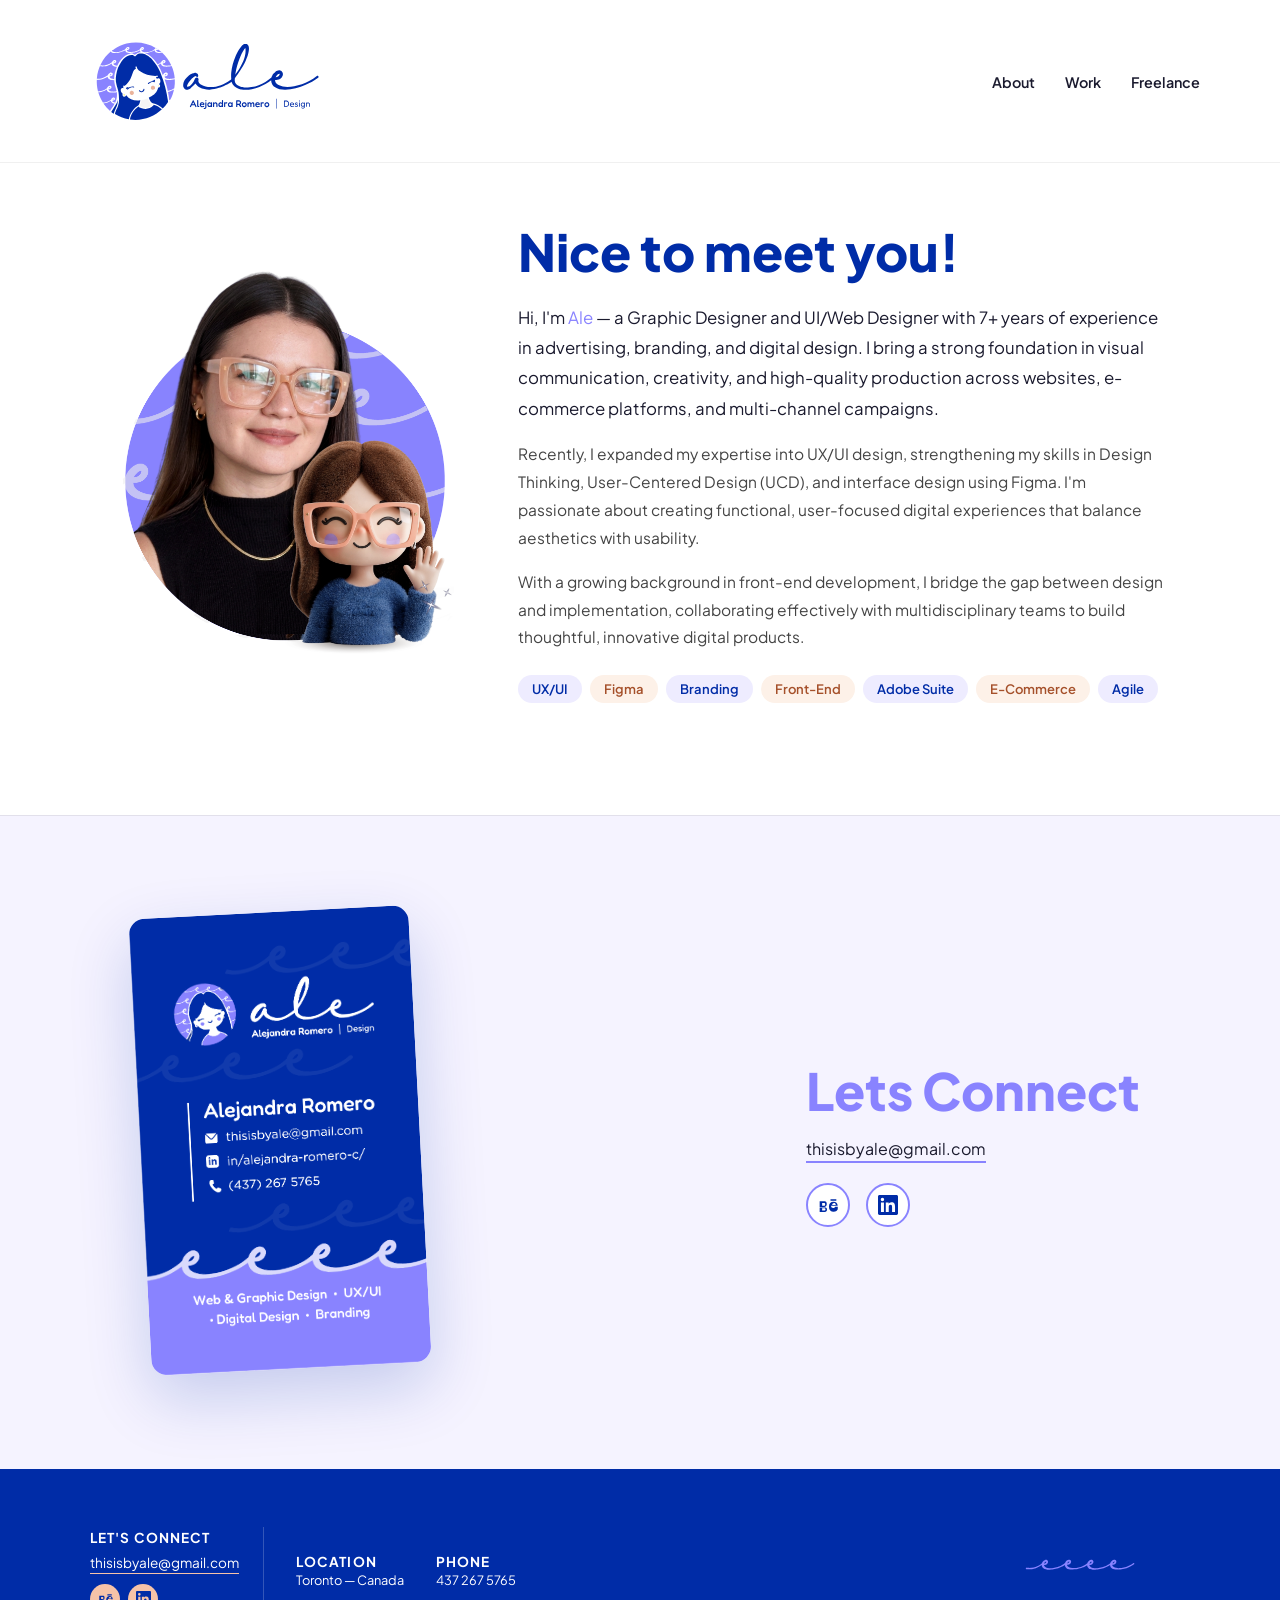
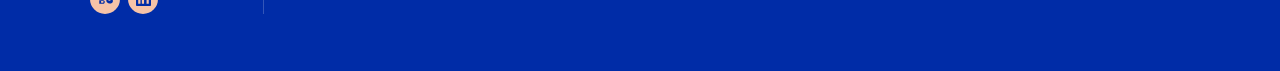
==== about.html @ 4f0a7f85 "Update site: hero, about page, footer, mobile fixes" ====
<!DOCTYPE html>
<html lang="en">
<head>
  <meta charset="UTF-8" />
  <meta name="viewport" content="width=device-width, initial-scale=1.0" />
  <title>About — Ale</title>
  <link rel="stylesheet" href="style.css" />
  <link href="https://fonts.googleapis.com/css2?family=Plus+Jakarta+Sans:wght@400;500;600;700;800&display=swap" rel="stylesheet" />
</head>
<body>

  <!-- NAV -->
  <nav class="nav">
    <a href="index.html#home" class="nav-brand">
      <img src="assets/ale-logo.svg" alt="ale" class="nav-logo" />
    </a>
    <ul class="nav-links">
      <li><a href="about.html" class="nav-link active">About</a></li>
      <li><a href="index.html#experience" class="nav-link">Work</a></li>
      <li><a href="index.html#branding" class="nav-link">Freelance</a></li>
    </ul>
    <button class="hamburger" aria-label="Menu">
      <span></span><span></span><span></span>
    </button>
  </nav>

  <main class="about-main" id="about">

    <!-- 1. INTRO: photo + info -->
    <section class="about-hero">
      <div class="about-hero-photo">
        <img src="assets/photo-ale.png" alt="Alejandra Romero" />
      </div>
      <div class="about-hero-text">
        <h1>Nice to meet you!</h1>
        <p class="about-lead">
          Hi, I'm <span class="text-purple">Ale</span> — a Graphic Designer and UI/Web Designer with 7+ years of
          experience in advertising, branding, and digital design. I bring a strong foundation in visual
          communication, creativity, and high-quality production across websites, e-commerce platforms, and
          multi-channel campaigns.
        </p>
        <p>
          Recently, I expanded my expertise into UX/UI design, strengthening my skills in Design Thinking,
          User-Centered Design (UCD), and interface design using Figma. I'm passionate about creating functional,
          user-focused digital experiences that balance aesthetics with usability.
        </p>
        <p>
          With a growing background in front-end development, I bridge the gap between design and implementation,
          collaborating effectively with multidisciplinary teams to build thoughtful, innovative digital products.
        </p>
        <div class="about-skills">
          <span class="tag">UX/UI</span>
          <span class="tag">Figma</span>
          <span class="tag">Branding</span>
          <span class="tag">Front-End</span>
          <span class="tag">Adobe Suite</span>
          <span class="tag">E-Commerce</span>
          <span class="tag">Agile</span>
        </div>
      </div>
    </section>

  </main>

  <!-- CONNECT BANNER -->
  <section class="connect-section" id="connect">
    <div class="connect-inner">
      <div class="connect-card-visual">
        <img src="assets/business_card.png" alt="Alejandra Romero — Business Card" class="connect-card-img" />
      </div>
      <div class="connect-text">
        <h2 class="connect-title">Lets Connect</h2>
        <a href="mailto:thisisbyale@gmail.com" class="connect-email">thisisbyale@gmail.com</a>
        <div class="connect-socials">
          <a href="https://www.behance.net/romeroalejandra" class="social-icon-link" target="_blank" rel="noopener noreferrer" aria-label="Behance">
            <svg xmlns="http://www.w3.org/2000/svg" viewBox="0 0 24 24" fill="currentColor" class="social-icon"><path d="M22 7h-7V5h7v2zm1.726 10c-.442 1.297-2.029 3-5.101 3-3.074 0-5.513-1.987-5.513-5.998 0-3.895 2.307-6.002 5.413-6.002 3.074 0 4.941 1.95 5.101 4.8h-7.979c.075 1.957 1.096 2.686 2.464 2.686 1.326 0 2.107-.636 2.432-1.486H23.726zM16.99 12h4.329c-.063-1.685-1.002-2.438-2.084-2.438-1.235 0-2.058.813-2.245 2.438zM7.63 7.47c.585 0 1.052.088 1.4.264.348.175.632.418.852.727.219.31.377.664.472 1.062.096.398.143.82.143 1.267 0 .604-.083 1.134-.249 1.589-.166.455-.407.838-.723 1.149a2.83 2.83 0 0 1-1.118.667c-.436.147-.929.22-1.48.22H2V7.47h5.63zm-.36 5.42c.386 0 .704-.125.954-.375.25-.25.375-.664.375-1.242 0-.577-.118-.995-.352-1.253-.235-.257-.58-.386-1.035-.386H4.97v3.256h2.3zM2 14.892h5.84c.576 0 1.055.073 1.437.22.382.147.682.344.9.592.22.247.374.53.464.85.09.319.135.65.135.993 0 .414-.057.8-.17 1.155a2.43 2.43 0 0 1-.52.918c-.237.265-.545.47-.925.617-.38.147-.832.22-1.357.22H2v-5.565zm2.97 3.77h2.555c.45 0 .793-.12 1.03-.36.237-.24.355-.582.355-1.025 0-.443-.121-.782-.362-1.016-.241-.234-.578-.351-1.01-.351H4.97v2.752z"/></svg>
          </a>
          <a href="https://www.linkedin.com/in/alejandra-romero-c" class="social-icon-link" target="_blank" rel="noopener noreferrer" aria-label="LinkedIn">
            <svg xmlns="http://www.w3.org/2000/svg" viewBox="0 0 24 24" fill="currentColor" class="social-icon"><path d="M20.447 20.452h-3.554v-5.569c0-1.328-.027-3.037-1.852-3.037-1.853 0-2.136 1.445-2.136 2.939v5.667H9.351V9h3.414v1.561h.046c.477-.9 1.637-1.85 3.37-1.85 3.601 0 4.267 2.37 4.267 5.455v6.286zM5.337 7.433a2.062 2.062 0 0 1-2.063-2.065 2.064 2.064 0 1 1 2.063 2.065zm1.782 13.019H3.555V9h3.564v11.452zM22.225 0H1.771C.792 0 0 .774 0 1.729v20.542C0 23.227.792 24 1.771 24h20.451C23.2 24 24 23.227 24 22.271V1.729C24 .774 23.2 0 22.222 0h.003z"/></svg>
          </a>
        </div>
      </div>
    </div>
  </section>

  <!-- FOOTER -->
  <footer class="footer">
    <div class="footer-inner">
      <div class="footer-col footer-connect">
        <p class="footer-label">LET'S CONNECT</p>
        <a href="mailto:thisisbyale@gmail.com" class="footer-email">thisisbyale@gmail.com</a>
        <div class="footer-socials">
          <a href="https://www.behance.net/romeroalejandra" class="footer-social-link" target="_blank" rel="noopener noreferrer" aria-label="Behance">
            <svg xmlns="http://www.w3.org/2000/svg" viewBox="0 0 24 24" fill="currentColor" class="footer-social-icon"><path d="M22 7h-7V5h7v2zm1.726 10c-.442 1.297-2.029 3-5.101 3-3.074 0-5.513-1.987-5.513-5.998 0-3.895 2.307-6.002 5.413-6.002 3.074 0 4.941 1.95 5.101 4.8h-7.979c.075 1.957 1.096 2.686 2.464 2.686 1.326 0 2.107-.636 2.432-1.486H23.726zM16.99 12h4.329c-.063-1.685-1.002-2.438-2.084-2.438-1.235 0-2.058.813-2.245 2.438zM7.63 7.47c.585 0 1.052.088 1.4.264.348.175.632.418.852.727.219.31.377.664.472 1.062.096.398.143.82.143 1.267 0 .604-.083 1.134-.249 1.589-.166.455-.407.838-.723 1.149a2.83 2.83 0 0 1-1.118.667c-.436.147-.929.22-1.48.22H2V7.47h5.63zm-.36 5.42c.386 0 .704-.125.954-.375.25-.25.375-.664.375-1.242 0-.577-.118-.995-.352-1.253-.235-.257-.58-.386-1.035-.386H4.97v3.256h2.3zM2 14.892h5.84c.576 0 1.055.073 1.437.22.382.147.682.344.9.592.22.247.374.53.464.85.09.319.135.65.135.993 0 .414-.057.8-.17 1.155a2.43 2.43 0 0 1-.52.918c-.237.265-.545.47-.925.617-.38.147-.832.22-1.357.22H2v-5.565zm2.97 3.77h2.555c.45 0 .793-.12 1.03-.36.237-.24.355-.582.355-1.025 0-.443-.121-.782-.362-1.016-.241-.234-.578-.351-1.01-.351H4.97v2.752z"/></svg>
          </a>
          <a href="https://www.linkedin.com/in/alejandra-romero-c" class="footer-social-link" target="_blank" rel="noopener noreferrer" aria-label="LinkedIn">
            <svg xmlns="http://www.w3.org/2000/svg" viewBox="0 0 24 24" fill="currentColor" class="footer-social-icon"><path d="M20.447 20.452h-3.554v-5.569c0-1.328-.027-3.037-1.852-3.037-1.853 0-2.136 1.445-2.136 2.939v5.667H9.351V9h3.414v1.561h.046c.477-.9 1.637-1.85 3.37-1.85 3.601 0 4.267 2.37 4.267 5.455v6.286zM5.337 7.433a2.062 2.062 0 0 1-2.063-2.065 2.064 2.064 0 1 1 2.063 2.065zm1.782 13.019H3.555V9h3.564v11.452zM22.225 0H1.771C.792 0 0 .774 0 1.729v20.542C0 23.227.792 24 1.771 24h20.451C23.2 24 24 23.227 24 22.271V1.729C24 .774 23.2 0 22.222 0h.003z"/></svg>
          </a>
        </div>
      </div>
      <div class="footer-col">
        <p class="footer-label">LOCATION</p>
        <p>Toronto — Canada</p>
      </div>
      <div class="footer-col">
        <p class="footer-label">PHONE</p>
        <p>437 267 5765</p>
      </div>
      <div class="footer-right">
        <img src="assets/ola-ale.svg" alt="" class="footer-wave-img" />
      </div>
    </div>
  </footer>

  <script src="script.js"></script>
</body>
</html>
---- style.css ----
/* ── Variables ── */
:root {
  --blue: #002ca7;
  --purple: #8983ff;
  /* Pink — new accent, used for warmer/personal touches (hero CTA, About
     page details, hover states) alongside the existing purple. */
  --pink: #f6c3a8;
  --pink-dark: #efab86;
  --pink-light: #fdf1e8;
  --lilac: #eeecff;
  --white: #ffffff;
  --light-bg: #f5f3ff;
  --text: #1a1a2e;
  --muted: #666;
  --radius: 16px;
  --font: 'Plus Jakarta Sans', sans-serif;
}

/* ── Reset ── */
*, *::before, *::after { box-sizing: border-box; margin: 0; padding: 0; }
html { scroll-behavior: smooth; }
body {
  font-family: var(--font);
  color: var(--text);
  background: var(--white);
  overflow-x: hidden;
}
a { text-decoration: none; color: inherit; }

/* ── NAV ── */
.nav {
  position: static;
  z-index: 100;
  display: flex;
  align-items: center;
  justify-content: space-between;
  padding: 16px 80px;
  background: rgba(255,255,255,0.95);
  backdrop-filter: blur(10px);
  border-bottom: 1px solid rgba(0,0,0,0.06);
}

.nav-brand { display: flex; align-items: center; }
.nav-logo { height: 130px; width: auto; }

.nav-links {
  display: flex;
  gap: 30px;
  list-style: none;
}

.nav-link {
  font-size: 0.9rem;
  font-weight: 600;
  color: var(--text);
  position: relative;
  padding-bottom: 2px;
  transition: color 0.2s;
}
.nav-link::after {
  content: '';
  position: absolute;
  bottom: -2px; left: 0;
  width: 0; height: 2px;
  background: var(--blue);
  transition: width 0.3s ease;
}
.nav-link:hover { color: var(--blue); }
.nav-link:hover::after,
.nav-link.active::after { width: 100%; }
.nav-link.active { color: var(--blue); }

.hamburger {
  display: none;
  flex-direction: column;
  gap: 5px;
  background: none;
  border: none;
  cursor: pointer;
  padding: 4px;
}
.hamburger span {
  display: block;
  width: 24px; height: 2px;
  background: var(--blue);
  border-radius: 2px;
}
.nav-links.nav-open {
  display: flex;
  flex-direction: column;
  position: fixed;
  top: 88px; left: 0; right: 0;
  background: white;
  padding: 24px 48px;
  gap: 20px;
  box-shadow: 0 8px 24px rgba(0,0,0,0.08);
  border-top: 1px solid rgba(0,0,0,0.06);
}

/* ── HERO ── */
.hero {
  display: grid;
  grid-template-columns: 1fr 1fr;
  align-items: center;
  padding: 40px 48px 20px;
  max-width: 1200px;
  margin: 0 auto;
  gap: 48px;
}

.hero-illo {
  display: flex;
  align-items: flex-end;
  justify-content: center;
}

.illo-img {
  width: 100%;
  max-width: 500px;
  height: auto;
  animation: illoFloat 6s ease-in-out infinite;
}

@keyframes illoFloat {
  0%, 100% { transform: translateY(0); }
  50%       { transform: translateY(-14px); }
}

.hero-content { 
  padding-left: 16px; 
}

.hero-title {
  font-weight: 800;
  line-height: 1.05;
  color: var(--blue);
  margin-bottom: 16px;
  display: flex;
  flex-direction: column;
}
.line-1 {
  font-size: clamp(2.4rem, 4vw, 3.8rem);
  display: block;
  transition: transform 0.4s ease;
}
.line-2 {
  font-size: clamp(3rem, 5.5vw, 5.2rem);
  display: block;
  transition: transform 0.4s ease;
}
.hero-title:hover .line-1 { transform: translateX(10px); }
.hero-title:hover .line-2 { transform: translateX(-6px); }

.hero-subtitle {
  font-size: 0.95rem;  
  color: var(--text);
  margin-bottom: 16px;
  line-height: 1.3;     
}

.hero-skills {
  font-size: 0.88rem;
  color: var(--blue);
  font-weight: 500;
  margin-bottom: 32px;
  line-height: 1.8;
}

.hero-cta {
  display: inline-block;
  background: var(--purple);
  color: white;
  padding: 13px 30px;
  border-radius: 99px;
  font-weight: 700;
  font-size: 0.9rem;
  transition: background 0.2s, transform 0.2s;
}
.hero-cta:hover {
  background: var(--blue);
  transform: translateY(-3px);
}

/* ── HERO (compact variant) ── */
.hero-compact {
  padding: 32px 48px 32px;
  gap: 40px;
}

.hero-compact .illo-img {
  max-width: 380px;
}

.text-blue { color: var(--blue); }
.text-purple { color: var(--purple); }

.hero-title-new {
  font-size: clamp(2.2rem, 4vw, 3.4rem);
  font-weight: 800;
  line-height: 1.1;
  color: var(--blue);
  margin-bottom: 16px;
}

.typewriter-cursor {
  display: inline-block;
  width: 3px;
  height: 0.9em;
  background: var(--blue);
  margin-left: 3px;
  vertical-align: text-bottom;
  animation: typewriter-blink 0.8s step-end infinite;
}

@keyframes typewriter-blink {
  50% { opacity: 0; }
}

.hero-subtitle-new {
  font-size: 1rem;
  color: var(--text);
  line-height: 1.5;
  max-width: 460px;
  margin-bottom: 16px;
}

/* Pink CTA — the primary use of the new accent color. Dark text on a
   warm background reads as more personal/inviting than the purple CTA,
   which stays reserved for "see my work" actions. */
.hero-cta-pink {
  background: var(--pink);
  color: var(--blue);
}
.hero-cta-pink:hover {
  background: var(--purple);
  color: var(--white);
  transform: translateY(-3px);
}

.scroll-hint {
  display: flex;
  align-items: center;
  gap: 8px;
  margin-top: 56px;
  font-size: 0.85rem;
  font-weight: 600;
  color: var(--muted);
  transition: color 0.2s;
}
.scroll-hint:hover { color: var(--purple); }

.scroll-hint-arrow {
  display: inline-block;
  animation: scrollBounce 1.6s ease-in-out infinite;
}

@keyframes scrollBounce {
  0%, 100% { transform: translateY(0); }
  50% { transform: translateY(6px); }
}

/* ── PROJECTS ── */
.projects-section {
  padding: 96px 48px;
  border-top: 1px solid rgba(0,0,0,0.08);
}

.section-eyebrow {
  font-size: 1rem;
  color: var(--blue);
  font-weight: 500;
  margin-bottom: 36px;
}

.projects-grid {
  display: grid;
  grid-template-columns: repeat(3, 1fr);
  gap: 40px;
  max-width: 1100px;
  margin: 0 auto;
}

.project-card {
  display: flex;
  flex-direction: column;
  gap: 14px;
  cursor: pointer;
  text-align: left;
}

.project-img {
  border-radius: var(--radius);
  overflow: hidden;
  aspect-ratio: 4/3;
  background: #ddd;
}

.project-img img {
  width: 100%;
  height: 100%;
  object-fit: cover;
  display: block;
  transition: transform 0.35s cubic-bezier(0.34, 1.56, 0.64, 1);
}

.project-card:hover .project-img img {
  transform: scale(1.05);
}

/* ── PROJECT HOVER OVERLAY ── */
.project-img,
.additional-img-link {
  position: relative;
}

.project-overlay {
  position: absolute;
  inset: 0;
  background: rgba(0, 20, 80, 0.75);
  display: flex;
  align-items: center;
  justify-content: center;
  opacity: 0;
  transition: opacity 0.3s ease;
  border-radius: var(--radius);
}

.project-overlay-text {
  color: white;
  font-size: 1.1rem;
  font-weight: 700;
  font-family: var(--font);
  text-align: center;
  letter-spacing: 0.02em;
  text-shadow: 0 1px 6px rgba(0,0,0,0.18);
  padding: 0 16px;
}

.project-card:hover .project-overlay,
.additional-img-link:hover .project-overlay {
  opacity: 1;
}

.project-info { padding: 0 4px; }

.project-label {
  font-size: 0.95rem;
  color: var(--blue);
  font-weight: 600;
  margin-bottom: 6px;
}
.project-label strong { font-weight: 800; }

.project-desc {
  font-size: 0.83rem;
  color: var(--muted);
  line-height: 1.6;
}



/* ── CONNECT BANNER ── */
.connect-section {
  background: var(--light-bg);
  padding: 96px 48px;
  border-top: 1px solid rgba(0,0,0,0.08);
}

.connect-inner {
  max-width: 1000px;
  margin: 0 auto;
  display: flex;
  align-items: center;
  gap: 80px;
}

.connect-card-visual { flex: 1; }

.connect-card-img {
  object-fit: contain;
  background: transparent;
  width: 100%;
  max-width: 420px;
  border-radius: 16px;
  transform: rotate(-3deg);
  box-shadow: 0 20px 60px rgba(0,44,167,0.12);
  transition: transform 0.4s ease;
}
.connect-card-img:hover { transform: rotate(0deg) scale(1.02); }

.connect-text { flex-shrink: 0; }

.connect-title {
  font-size: clamp(2.5rem, 4vw, 3.5rem);
  color: var(--purple);
  margin-bottom: 16px;
  font-weight: 800;
}

.connect-email {
  font-size: 1rem;
  color: var(--text);
  border-bottom: 2px solid var(--purple);
  padding-bottom: 2px;
  transition: color 0.2s;
}
.connect-email:hover { color: var(--purple); }

/* ── SOCIAL ICONS ── */
.connect-socials {
  display: flex;
  gap: 16px;
  margin-top: 24px;
  align-items: center;
}

.social-icon-link {
  display: flex;
  align-items: center;
  justify-content: center;
  width: 44px;
  height: 44px;
  border-radius: 50%;
  background: var(--white);
  color: var(--blue);
  border: 2px solid var(--purple);
  transition: background 0.2s, color 0.2s, transform 0.2s;
}

.social-icon-link:hover {
  background: var(--purple);
  color: white;
  transform: translateY(-3px);
}

.social-icon {
  width: 20px;
  height: 20px;
}

/* ── SECTION HEADER (title + description, two-column editorial layout) ── */
.section-header {
  display: grid;
  grid-template-columns: minmax(220px, 0.85fr) minmax(280px, 1.15fr);
  gap: 48px;
  align-items: start;
  text-align: left;
  max-width: 1100px;
  margin: 0 auto 56px;
}

.section-header .section-title {
  margin: 0;
  text-align: left;
}

.section-desc {
  font-size: 1.05rem;
  color: var(--text);
  line-height: 1.7;
  margin: 0;
}

@media (max-width: 900px) {
  .section-header {
    grid-template-columns: 1fr;
    gap: 16px;
  }
}

/* ── ADDITIONAL PROJECTS ── */
.additional-section {
  padding: 96px 48px;
  background: var(--white);
  text-align: center;
  border-top: 1px solid rgba(0,0,0,0.08);
}

.additional-grid {
  display: grid;
  grid-template-columns: repeat(3, 1fr);
  gap: 40px;
  max-width: 1100px;
  margin: 0 auto;
  text-align: left;
}

.additional-card {
  display: flex;
  flex-direction: column;
  gap: 20px;
  text-align: left;
}

.additional-img-link {
  display: block;
  position: relative;
  border-radius: var(--radius);
  overflow: hidden;
  aspect-ratio: 4/3;
}

.additional-img {
  width: 100%;
  height: 100%;
  object-fit: cover;
  display: block;
  transition: transform 0.35s ease;
}

.additional-img-link:hover .additional-img {
  transform: scale(1.04);
}

.additional-info {
  display: flex;
  flex-direction: column;
  gap: 8px;
}

.additional-title {
  font-size: 1.2rem;
  font-weight: 800;
  color: var(--blue);
}

.additional-year {
  font-size: 0.85rem;
  color: var(--muted);
  font-weight: 500;
}

.additional-desc {
  font-size: 0.88rem;
  color: #444;
  line-height: 1.7;
}

.additional-cta {
  display: inline-block;
  margin-top: 8px;
  background: var(--purple);
  color: white;
  padding: 10px 28px;
  border-radius: 99px;
  font-size: 0.82rem;
  font-weight: 700;
  letter-spacing: 0.06em;
  width: fit-content;
  transition: background 0.2s, transform 0.2s;
}
.additional-cta:hover {
  background: var(--blue);
  transform: translateY(-2px);
}

/* ── BRANDING ── */
.branding-section {
  padding: 96px 48px;
  text-align: center;
  border-top: 1px solid rgba(0,0,0,0.08);
}

.section-title {
  font-size: clamp(1.4rem, 2.2vw, 2rem);
  font-weight: 700;
  line-height: 1.25;
  color: var(--blue);
  margin-bottom: 40px;
}

.branding-grid {
  display: grid;
  grid-template-columns: repeat(5, 1fr);
  gap: 2px;
  max-width: 1100px;
  margin: 0 auto;
}

.branding-placeholder {
  background: var(--lilac);
  aspect-ratio: 1;
  display: flex;
  align-items: center;
  justify-content: center;
  font-size: 0.75rem;
  color: var(--muted);
  transition: background 0.2s;
}
.branding-placeholder:hover { background: white; }

.branding-item {
  background: var(--lilac);
  aspect-ratio: 1;
  display: flex;
  align-items: center;
  justify-content: center;
  padding: 20px;
  transition: background 0.2s;
}
.branding-item:hover { background: var(--light-bg); }
.branding-item img {
  width: 100%;
  height: 100%;
  object-fit: contain;
}

/* ── ABOUT PAGE ── */
/* Nav is static (not fixed) on this site, so no extra top clearance is
   needed here — .about-hero already carries its own top padding. */
.about-main { padding-top: 0; }

/* ---------- Hero: photo + info ---------- */
.about-hero {
  max-width: 1100px;
  margin: 0 auto;
  padding: 56px 24px 80px;
  display: grid;
  grid-template-columns: 340px 1fr;
  gap: 64px;
  align-items: start;
}

.about-hero-photo img {
  width: 100%;
  border-radius: var(--radius);
  display: block;
  mix-blend-mode: multiply;
}

.kicker {
  text-transform: uppercase;
  letter-spacing: 0.08em;
  font-size: 13px;
  font-weight: 700;
  color: var(--purple);
  margin-bottom: 8px;
}

.about-hero-text h1 {
  font-size: clamp(2.2rem, 4vw, 3.2rem);
  font-weight: 800;
  color: var(--blue);
  margin-bottom: 20px;
}

.about-hero-text p {
  font-size: 0.97rem;
  line-height: 1.8;
  color: #444;
  margin-bottom: 16px;
}

.about-lead {
  font-size: 1.05rem !important;
  color: var(--text) !important;
}

.about-skills {
  display: flex;
  flex-wrap: wrap;
  gap: 8px;
  margin: 24px 0 32px;
}

.about-skills .tag {
  background: var(--lilac);
  color: var(--blue);
  font-size: 13px;
  font-weight: 600;
  padding: 6px 14px;
  border-radius: 99px;
}

/* Alternate every other tag in pink — small detail that ties this page
   to the pink accent used in the Home hero CTA. */
.about-skills .tag:nth-child(even) {
  background: var(--pink-light);
  color: #a5502a;
}

/* On the About page, the CTA hovers to pink instead of blue — keeps the
   "personal" pages feeling warmer than the portfolio pages. */
.about-main .hero-cta:hover {
  background: var(--pink-dark);
  color: var(--blue);
}

@media (max-width: 700px) {
  .about-hero {
    grid-template-columns: 1fr;
    gap: 32px;
  }
  .about-hero-photo img { max-width: 260px; margin: 0 auto; }
}

/* ── FOOTER ── */
.footer {
  background: var(--blue);
  color: white;
  padding: 24px 48px; /* ↓ antes 40px */
}

.footer-inner {
  max-width: 1100px;
  margin: 0 auto;
  display: flex;
  align-items: center;
  gap: 32px; /* ↓ antes 60px */
}

.footer-connect {
  display: flex;
  flex-direction: column;
  gap: 6px;
  padding-right: 24px;
  border-right: 1px solid rgba(255,255,255,0.2);
}

.footer-email {
  font-size: 0.85rem;
  color: white;
  border-bottom: 1px solid var(--pink);
  padding-bottom: 2px;
  width: fit-content;
  transition: color 0.2s, border-color 0.2s;
}
.footer-email:hover { color: var(--pink); border-color: var(--pink); }

.footer-socials {
  display: flex;
  gap: 8px;
  margin-top: 4px;
}

.footer-social-link {
  display: flex;
  align-items: center;
  justify-content: center;
  width: 30px;
  height: 30px;
  border-radius: 50%;
  background: var(--pink);
  color: var(--blue);
  transition: background 0.2s, transform 0.2s;
}
.footer-social-link:hover { background: white; transform: translateY(-2px); }

.footer-social-icon {
  width: 15px;
  height: 15px;
}

.footer-label {
  font-size: 0.65rem; /* ↓ antes 0.72rem */
  font-weight: 700;
  letter-spacing: 0.08em;
  margin-bottom: 2px; /* ↓ menos espacio */
}

.footer-col p {
  font-size: 0.85rem; /* ↓ general */
  margin: 2px 0; /* ↓ reduce espacio vertical */
}

.footer-col p:last-child { 
  font-size: 0.8rem; /* ↓ antes 0.92rem */
}

.footer-right { 
  margin-left: auto; 
  width: 220px; /* ↓ antes 300px */
}

.footer-wave-img { 
  width: 100%; 
  max-height: 150px; /* ↓ controla altura visual */
  object-fit: contain;
}

/* ── RESPONSIVE ── */
@media (max-width: 900px) {
  .nav { padding: 12px 24px; }
  .nav-logo { height: 64px; }
  .nav-links { display: none; }
  .hamburger { display: flex; }

  .hero {
    grid-template-columns: 1fr;
    text-align: center;
    padding: 32px 24px 40px;
    gap: 32px;
  }
  .hero-illo { justify-content: center; }
  .illo-img,
  .hero-compact .illo-img { max-width: 260px; }
  .hero-content { padding-left: 0; }
  .hero-subtitle-new { margin-left: auto; margin-right: auto; }
  .scroll-hint { justify-content: center; }

  .projects-grid { grid-template-columns: repeat(2, 1fr); }
  .additional-grid { grid-template-columns: 1fr; gap: 48px; }
  .branding-grid { grid-template-columns: repeat(3, 1fr); }
  .connect-inner { flex-direction: column; gap: 40px; text-align: center; }

  .projects-section,
  .connect-section,
  .additional-section,
  .branding-section { padding: 48px 24px; }

  .footer-inner { flex-direction: column; align-items: flex-start; gap: 24px; }
  .footer-right { margin-left: 0; }
  .footer-connect { border-right: none; padding-right: 0; }
}

@media (max-width: 600px) {
  .projects-grid { grid-template-columns: 1fr; }
  .branding-grid { grid-template-columns: repeat(2, 1fr); }
  .footer { padding: 32px 24px; }
}

/* ── Business card override ── */
.connect-card-img {
  border-radius: 16px !important;
  max-width: 280px !important;
  transform: rotate(-3deg) !important;
  box-shadow: 0 24px 64px rgba(0,44,167,0.2) !important;
}
.connect-card-img:hover {
  transform: rotate(0deg) scale(1.02) !important;
}
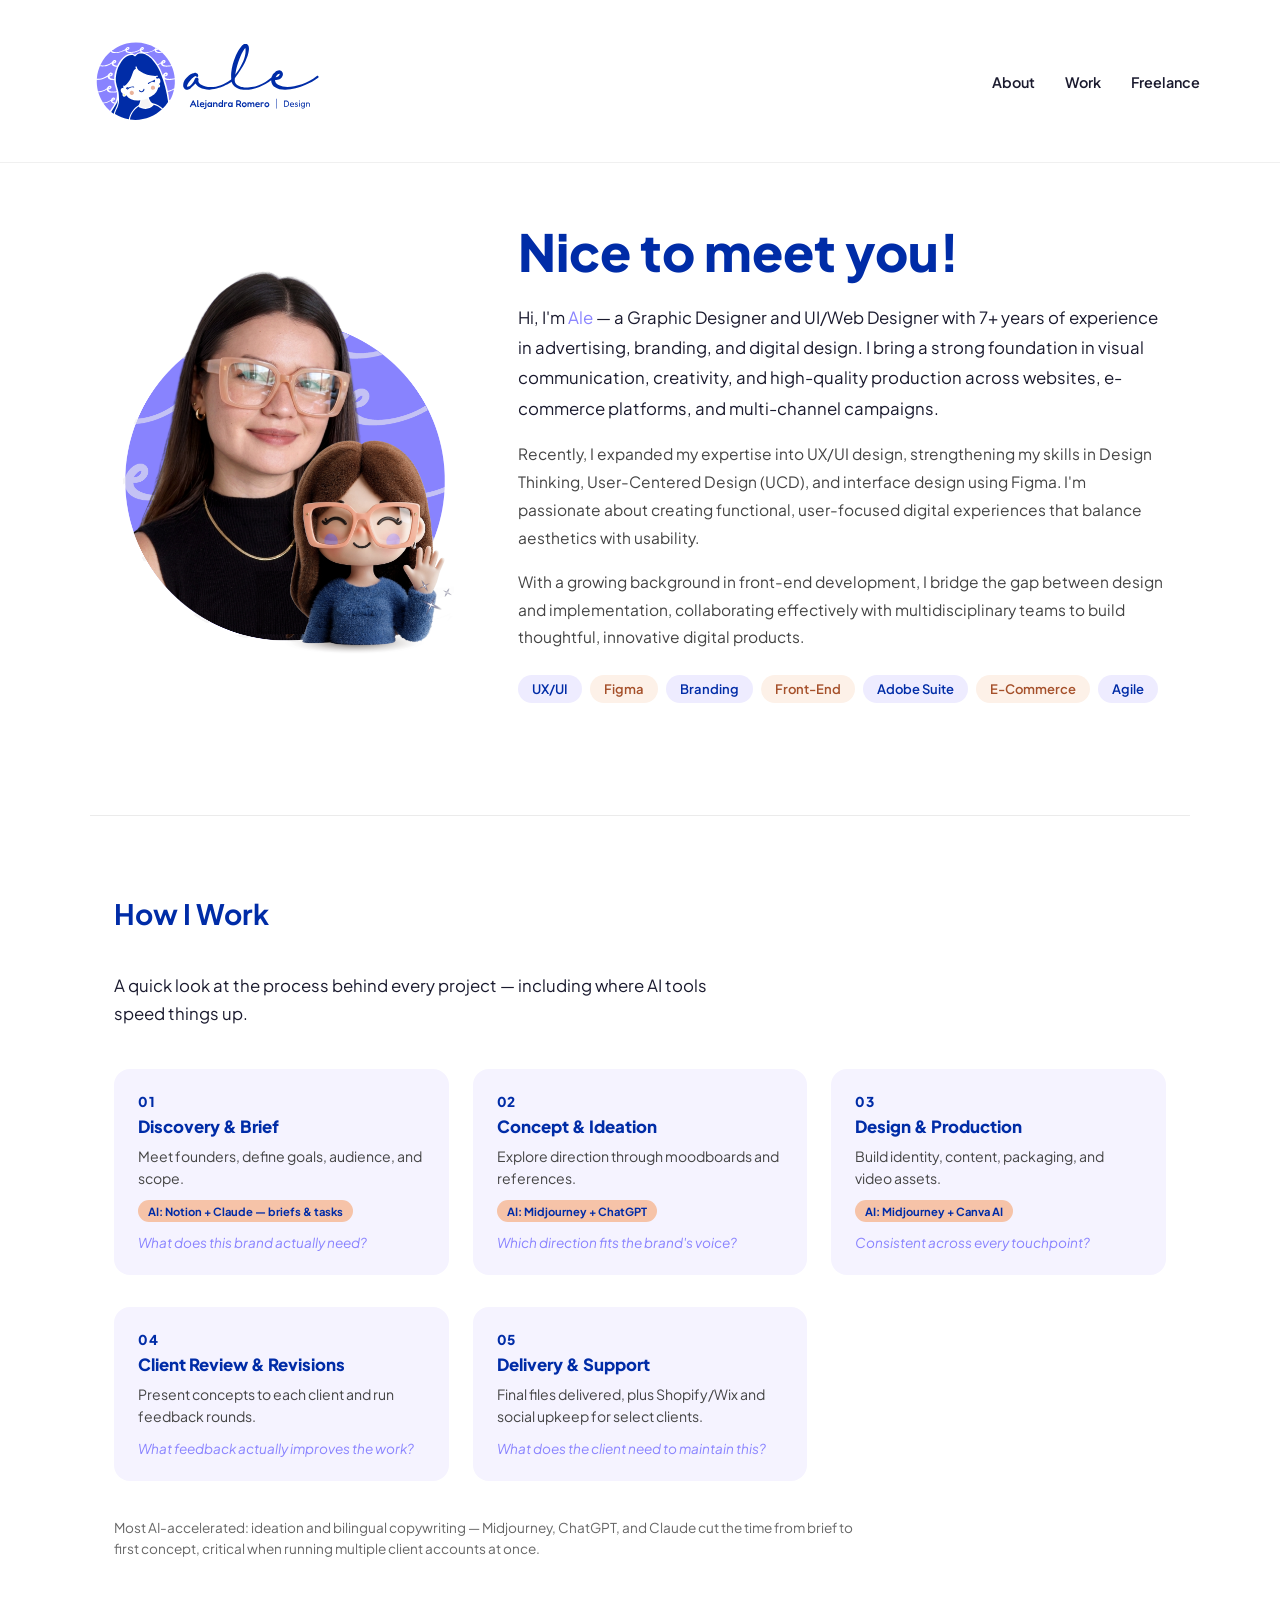
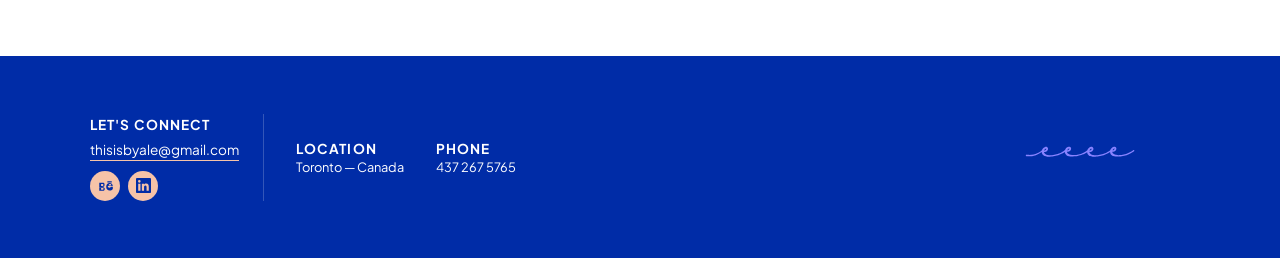
==== commit aaa3dfe0: "Replace redundant Connect section with How I Work process" ====
--- a/about.html
+++ b/about.html
@@ -62,25 +62,46 @@
 
   </main>
 
-  <!-- CONNECT BANNER -->
-  <section class="connect-section" id="connect">
-    <div class="connect-inner">
-      <div class="connect-card-visual">
-        <img src="assets/business_card.png" alt="Alejandra Romero — Business Card" class="connect-card-img" />
+  <!-- MY PROCESS -->
+  <section class="process-section">
+    <h2 class="section-title">How I Work</h2>
+    <p class="section-desc process-desc">A quick look at the process behind every project — including where AI tools speed things up.</p>
+    <div class="process-grid">
+      <div class="process-step">
+        <span class="process-number">01</span>
+        <h3 class="process-title">Discovery &amp; Brief</h3>
+        <p class="process-text">Meet founders, define goals, audience, and scope.</p>
+        <span class="process-ai">AI: Notion + Claude — briefs &amp; tasks</span>
+        <p class="process-question">What does this brand actually need?</p>
       </div>
-      <div class="connect-text">
-        <h2 class="connect-title">Lets Connect</h2>
-        <a href="mailto:thisisbyale@gmail.com" class="connect-email">thisisbyale@gmail.com</a>
-        <div class="connect-socials">
-          <a href="https://www.behance.net/romeroalejandra" class="social-icon-link" target="_blank" rel="noopener noreferrer" aria-label="Behance">
-            <svg xmlns="http://www.w3.org/2000/svg" viewBox="0 0 24 24" fill="currentColor" class="social-icon"><path d="M22 7h-7V5h7v2zm1.726 10c-.442 1.297-2.029 3-5.101 3-3.074 0-5.513-1.987-5.513-5.998 0-3.895 2.307-6.002 5.413-6.002 3.074 0 4.941 1.95 5.101 4.8h-7.979c.075 1.957 1.096 2.686 2.464 2.686 1.326 0 2.107-.636 2.432-1.486H23.726zM16.99 12h4.329c-.063-1.685-1.002-2.438-2.084-2.438-1.235 0-2.058.813-2.245 2.438zM7.63 7.47c.585 0 1.052.088 1.4.264.348.175.632.418.852.727.219.31.377.664.472 1.062.096.398.143.82.143 1.267 0 .604-.083 1.134-.249 1.589-.166.455-.407.838-.723 1.149a2.83 2.83 0 0 1-1.118.667c-.436.147-.929.22-1.48.22H2V7.47h5.63zm-.36 5.42c.386 0 .704-.125.954-.375.25-.25.375-.664.375-1.242 0-.577-.118-.995-.352-1.253-.235-.257-.58-.386-1.035-.386H4.97v3.256h2.3zM2 14.892h5.84c.576 0 1.055.073 1.437.22.382.147.682.344.9.592.22.247.374.53.464.85.09.319.135.65.135.993 0 .414-.057.8-.17 1.155a2.43 2.43 0 0 1-.52.918c-.237.265-.545.47-.925.617-.38.147-.832.22-1.357.22H2v-5.565zm2.97 3.77h2.555c.45 0 .793-.12 1.03-.36.237-.24.355-.582.355-1.025 0-.443-.121-.782-.362-1.016-.241-.234-.578-.351-1.01-.351H4.97v2.752z"/></svg>
-          </a>
-          <a href="https://www.linkedin.com/in/alejandra-romero-c" class="social-icon-link" target="_blank" rel="noopener noreferrer" aria-label="LinkedIn">
-            <svg xmlns="http://www.w3.org/2000/svg" viewBox="0 0 24 24" fill="currentColor" class="social-icon"><path d="M20.447 20.452h-3.554v-5.569c0-1.328-.027-3.037-1.852-3.037-1.853 0-2.136 1.445-2.136 2.939v5.667H9.351V9h3.414v1.561h.046c.477-.9 1.637-1.85 3.37-1.85 3.601 0 4.267 2.37 4.267 5.455v6.286zM5.337 7.433a2.062 2.062 0 0 1-2.063-2.065 2.064 2.064 0 1 1 2.063 2.065zm1.782 13.019H3.555V9h3.564v11.452zM22.225 0H1.771C.792 0 0 .774 0 1.729v20.542C0 23.227.792 24 1.771 24h20.451C23.2 24 24 23.227 24 22.271V1.729C24 .774 23.2 0 22.222 0h.003z"/></svg>
-          </a>
-        </div>
+      <div class="process-step">
+        <span class="process-number">02</span>
+        <h3 class="process-title">Concept &amp; Ideation</h3>
+        <p class="process-text">Explore direction through moodboards and references.</p>
+        <span class="process-ai">AI: Midjourney + ChatGPT</span>
+        <p class="process-question">Which direction fits the brand's voice?</p>
+      </div>
+      <div class="process-step">
+        <span class="process-number">03</span>
+        <h3 class="process-title">Design &amp; Production</h3>
+        <p class="process-text">Build identity, content, packaging, and video assets.</p>
+        <span class="process-ai">AI: Midjourney + Canva AI</span>
+        <p class="process-question">Consistent across every touchpoint?</p>
+      </div>
+      <div class="process-step">
+        <span class="process-number">04</span>
+        <h3 class="process-title">Client Review &amp; Revisions</h3>
+        <p class="process-text">Present concepts to each client and run feedback rounds.</p>
+        <p class="process-question">What feedback actually improves the work?</p>
+      </div>
+      <div class="process-step">
+        <span class="process-number">05</span>
+        <h3 class="process-title">Delivery &amp; Support</h3>
+        <p class="process-text">Final files delivered, plus Shopify/Wix and social upkeep for select clients.</p>
+        <p class="process-question">What does the client need to maintain this?</p>
       </div>
     </div>
+    <p class="process-note">Most AI-accelerated: ideation and bilingual copywriting — Midjourney, ChatGPT, and Claude cut the time from brief to first concept, critical when running multiple client accounts at once.</p>
   </section>
 
   <!-- FOOTER -->
--- a/style.css
+++ b/style.css
@@ -24,6 +24,9 @@
   color: var(--text);
   background: var(--white);
   overflow-x: hidden;
+  /* Fixes a known iOS/WebKit bug where overflow-x:hidden on body can cause
+     later sections to visually bleed into earlier ones on mobile. */
+  position: relative;
 }
 a { text-decoration: none; color: inherit; }
 
@@ -89,7 +92,7 @@
   display: flex;
   flex-direction: column;
   position: fixed;
-  top: 88px; left: 0; right: 0;
+  top: 114px; left: 0; right: 0;
   background: white;
   padding: 24px 48px;
   gap: 20px;
@@ -265,6 +268,13 @@
   border-top: 1px solid rgba(0,0,0,0.08);
 }
 
+/* Swipe arrow hint for the mobile horizontal-scroll cards (Work
+   Experience, Projects) — hidden on desktop, shown and animated under
+   900px. */
+.swipe-arrow {
+  display: none;
+}
+
 .section-eyebrow {
   font-size: 1rem;
   color: var(--blue);
@@ -289,13 +299,19 @@
 }
 
 .project-img {
+  position: relative;
   border-radius: var(--radius);
   overflow: hidden;
-  aspect-ratio: 4/3;
+  /* padding-top percentage hack instead of aspect-ratio: avoids a WebKit
+     bug where grid row height computed from aspect-ratio children
+     collapses when the grid's last row is incomplete. */
+  padding-top: 75%; /* 4:3 */
   background: #ddd;
 }
 
 .project-img img {
+  position: absolute;
+  inset: 0;
   width: 100%;
   height: 100%;
   object-fit: cover;
@@ -359,85 +375,6 @@
 
 
 
-/* ── CONNECT BANNER ── */
-.connect-section {
-  background: var(--light-bg);
-  padding: 96px 48px;
-  border-top: 1px solid rgba(0,0,0,0.08);
-}
-
-.connect-inner {
-  max-width: 1000px;
-  margin: 0 auto;
-  display: flex;
-  align-items: center;
-  gap: 80px;
-}
-
-.connect-card-visual { flex: 1; }
-
-.connect-card-img {
-  object-fit: contain;
-  background: transparent;
-  width: 100%;
-  max-width: 420px;
-  border-radius: 16px;
-  transform: rotate(-3deg);
-  box-shadow: 0 20px 60px rgba(0,44,167,0.12);
-  transition: transform 0.4s ease;
-}
-.connect-card-img:hover { transform: rotate(0deg) scale(1.02); }
-
-.connect-text { flex-shrink: 0; }
-
-.connect-title {
-  font-size: clamp(2.5rem, 4vw, 3.5rem);
-  color: var(--purple);
-  margin-bottom: 16px;
-  font-weight: 800;
-}
-
-.connect-email {
-  font-size: 1rem;
-  color: var(--text);
-  border-bottom: 2px solid var(--purple);
-  padding-bottom: 2px;
-  transition: color 0.2s;
-}
-.connect-email:hover { color: var(--purple); }
-
-/* ── SOCIAL ICONS ── */
-.connect-socials {
-  display: flex;
-  gap: 16px;
-  margin-top: 24px;
-  align-items: center;
-}
-
-.social-icon-link {
-  display: flex;
-  align-items: center;
-  justify-content: center;
-  width: 44px;
-  height: 44px;
-  border-radius: 50%;
-  background: var(--white);
-  color: var(--blue);
-  border: 2px solid var(--purple);
-  transition: background 0.2s, color 0.2s, transform 0.2s;
-}
-
-.social-icon-link:hover {
-  background: var(--purple);
-  color: white;
-  transform: translateY(-3px);
-}
-
-.social-icon {
-  width: 20px;
-  height: 20px;
-}
-
 /* ── SECTION HEADER (title + description, two-column editorial layout) ── */
 .section-header {
   display: grid;
@@ -497,10 +434,12 @@
   position: relative;
   border-radius: var(--radius);
   overflow: hidden;
-  aspect-ratio: 4/3;
+  padding-top: 75%; /* 4:3, see .project-img note above */
 }
 
 .additional-img {
+  position: absolute;
+  inset: 0;
   width: 100%;
   height: 100%;
   object-fit: cover;
@@ -590,19 +529,24 @@
 .branding-placeholder:hover { background: white; }
 
 .branding-item {
+  position: relative;
   background: var(--lilac);
-  aspect-ratio: 1;
-  display: flex;
-  align-items: center;
-  justify-content: center;
-  padding: 20px;
+  /* padding-top percentage hack instead of aspect-ratio: avoids a WebKit
+     bug where grid row height computed from aspect-ratio children
+     collapses when the grid's last row is incomplete (our case: 10 items
+     don't evenly fill 3 columns on tablet/mobile). */
+  padding-top: 100%; /* 1:1 */
   transition: background 0.2s;
 }
 .branding-item:hover { background: var(--light-bg); }
 .branding-item img {
+  position: absolute;
+  inset: 0;
   width: 100%;
   height: 100%;
   object-fit: contain;
+  padding: 20px;
+  box-sizing: border-box;
 }
 
 /* ── ABOUT PAGE ── */
@@ -686,6 +630,89 @@
   color: var(--blue);
 }
 
+/* ---------- Process: How I Work ---------- */
+.process-section {
+  max-width: 1100px;
+  margin: 0 auto;
+  padding: 80px 24px 96px;
+  border-top: 1px solid rgba(0,0,0,0.08);
+}
+
+.process-desc {
+  max-width: 620px;
+  margin-bottom: 40px;
+}
+
+.process-grid {
+  display: grid;
+  grid-template-columns: repeat(3, 1fr);
+  gap: 32px 24px;
+}
+
+.process-step {
+  display: flex;
+  flex-direction: column;
+  gap: 6px;
+  background: var(--light-bg);
+  border-radius: var(--radius);
+  padding: 24px;
+}
+
+.process-number {
+  font-size: 0.85rem;
+  font-weight: 800;
+  color: var(--blue);
+  letter-spacing: 0.05em;
+}
+
+.process-title {
+  font-size: 1.05rem;
+  font-weight: 800;
+  color: var(--blue);
+  margin-bottom: 2px;
+}
+
+.process-text {
+  font-size: 0.88rem;
+  line-height: 1.6;
+  color: #444;
+}
+
+.process-ai {
+  display: inline-block;
+  width: fit-content;
+  background: var(--pink);
+  color: var(--blue);
+  font-size: 0.7rem;
+  font-weight: 700;
+  padding: 4px 10px;
+  border-radius: 99px;
+  margin-top: 4px;
+}
+
+.process-question {
+  font-size: 0.85rem;
+  font-style: italic;
+  color: var(--purple);
+  margin-top: 6px;
+}
+
+.process-note {
+  font-size: 0.85rem;
+  line-height: 1.6;
+  color: var(--muted);
+  max-width: 760px;
+  margin-top: 36px;
+}
+
+@media (max-width: 900px) {
+  .process-grid { grid-template-columns: repeat(2, 1fr); }
+}
+
+@media (max-width: 560px) {
+  .process-grid { grid-template-columns: 1fr; }
+}
+
 @media (max-width: 700px) {
   .about-hero {
     grid-template-columns: 1fr;
@@ -699,6 +726,8 @@
   background: var(--blue);
   color: white;
   padding: 24px 48px; /* ↓ antes 40px */
+  position: relative;
+  z-index: 1;
 }
 
 .footer-inner {
@@ -781,7 +810,7 @@
 /* ── RESPONSIVE ── */
 @media (max-width: 900px) {
   .nav { padding: 12px 24px; }
-  .nav-logo { height: 64px; }
+  .nav-logo { height: 90px; }
   .nav-links { display: none; }
   .hamburger { display: flex; }
 
@@ -798,13 +827,46 @@
   .hero-subtitle-new { margin-left: auto; margin-right: auto; }
   .scroll-hint { justify-content: center; }
 
-  .projects-grid { grid-template-columns: repeat(2, 1fr); }
-  .additional-grid { grid-template-columns: 1fr; gap: 48px; }
+  /* Work Experience + Projects: horizontal scroll on mobile instead of
+     stacking, with snap so cards land centered as you swipe. */
+  .projects-grid,
+  .additional-grid {
+    display: flex;
+    grid-template-columns: none;
+    overflow-x: auto;
+    scroll-snap-type: x mandatory;
+    -webkit-overflow-scrolling: touch;
+    gap: 20px;
+    padding-bottom: 4px;
+    scrollbar-width: none;
+  }
+  .projects-grid::-webkit-scrollbar,
+  .additional-grid::-webkit-scrollbar { display: none; }
+
+  .project-card,
+  .additional-card {
+    flex: 0 0 78%;
+    max-width: 320px;
+    scroll-snap-align: start;
+  }
+
+  .swipe-arrow {
+    display: block;
+    text-align: left;
+    font-size: 1.3rem;
+    font-weight: 700;
+    color: var(--purple);
+    margin-bottom: 12px;
+    animation: swipeArrowMove 1.4s ease-in-out infinite;
+  }
+  @keyframes swipeArrowMove {
+    0%, 100% { transform: translateX(0); opacity: 0.55; }
+    50% { transform: translateX(10px); opacity: 1; }
+  }
+
   .branding-grid { grid-template-columns: repeat(3, 1fr); }
-  .connect-inner { flex-direction: column; gap: 40px; text-align: center; }
 
   .projects-section,
-  .connect-section,
   .additional-section,
   .branding-section { padding: 48px 24px; }
 
@@ -814,18 +876,6 @@
 }
 
 @media (max-width: 600px) {
-  .projects-grid { grid-template-columns: 1fr; }
   .branding-grid { grid-template-columns: repeat(2, 1fr); }
   .footer { padding: 32px 24px; }
 }
-
-/* ── Business card override ── */
-.connect-card-img {
-  border-radius: 16px !important;
-  max-width: 280px !important;
-  transform: rotate(-3deg) !important;
-  box-shadow: 0 24px 64px rgba(0,44,167,0.2) !important;
-}
-.connect-card-img:hover {
-  transform: rotate(0deg) scale(1.02) !important;
-}
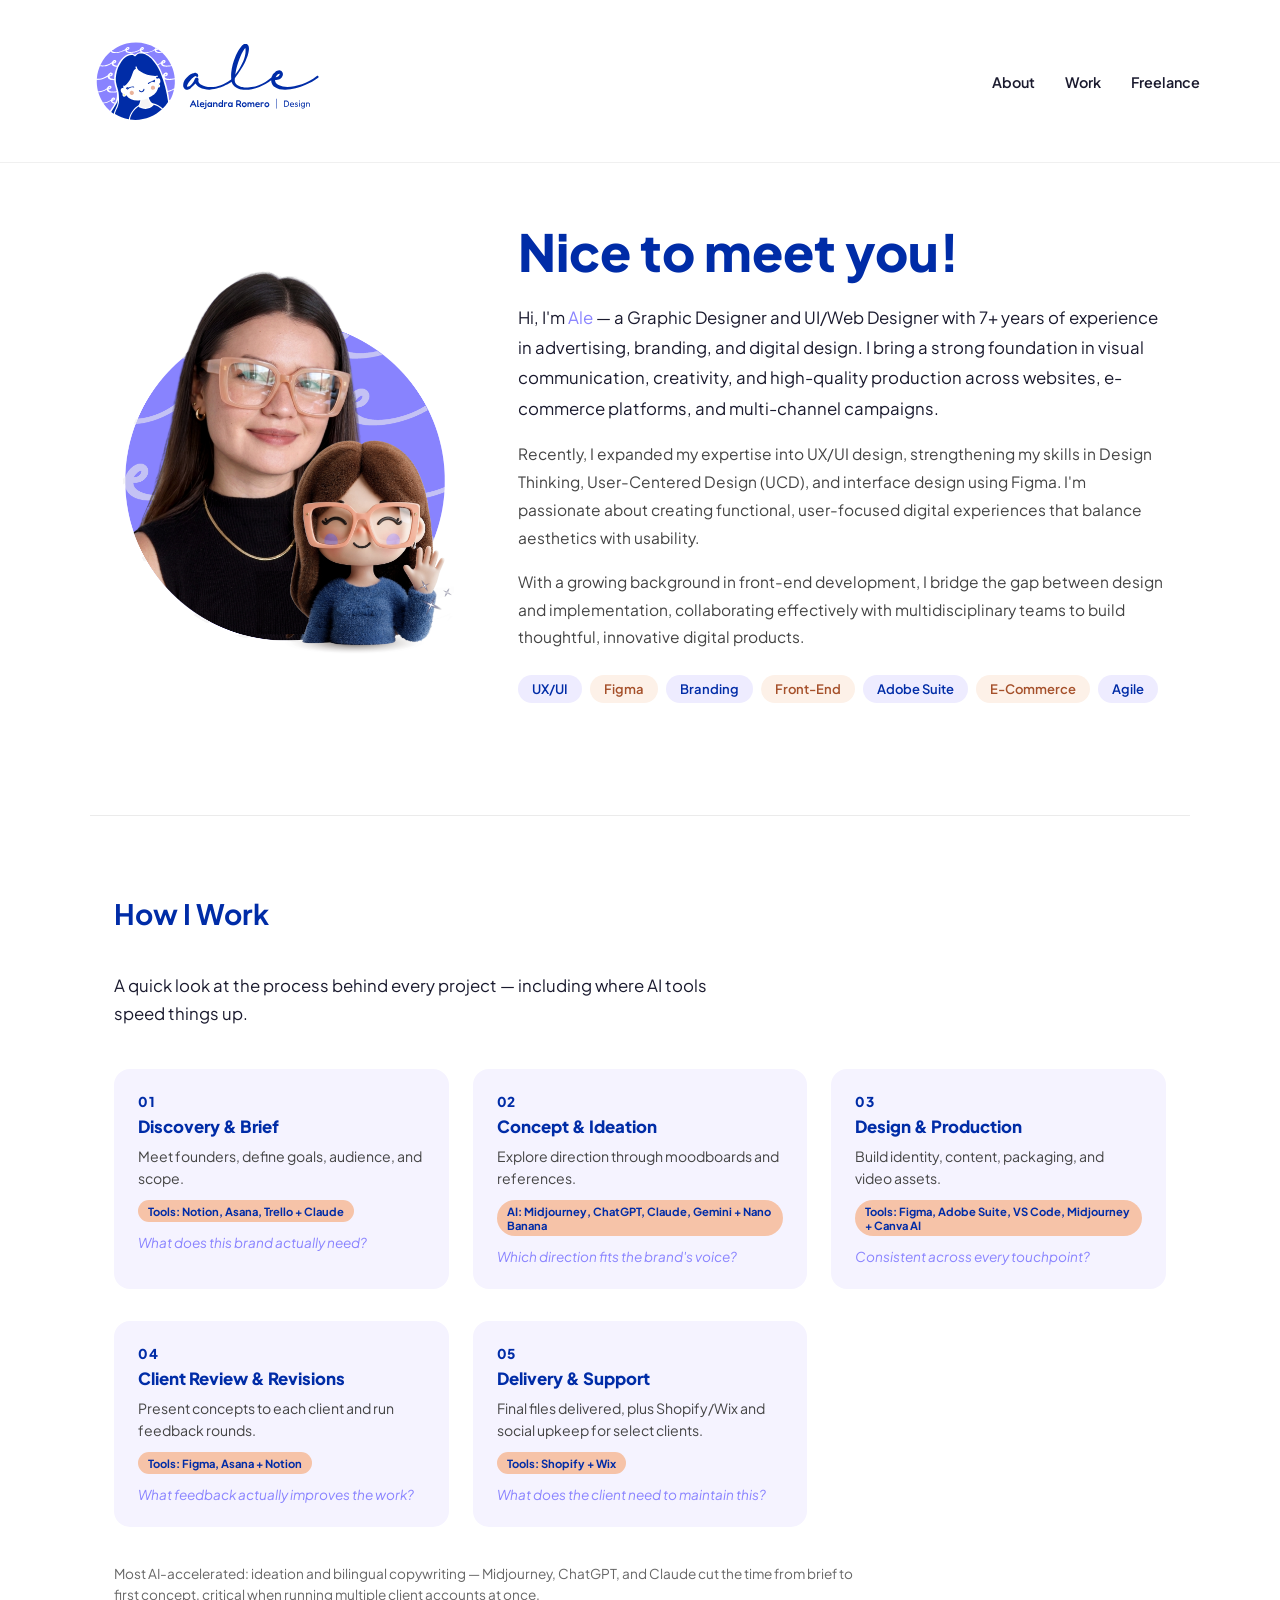
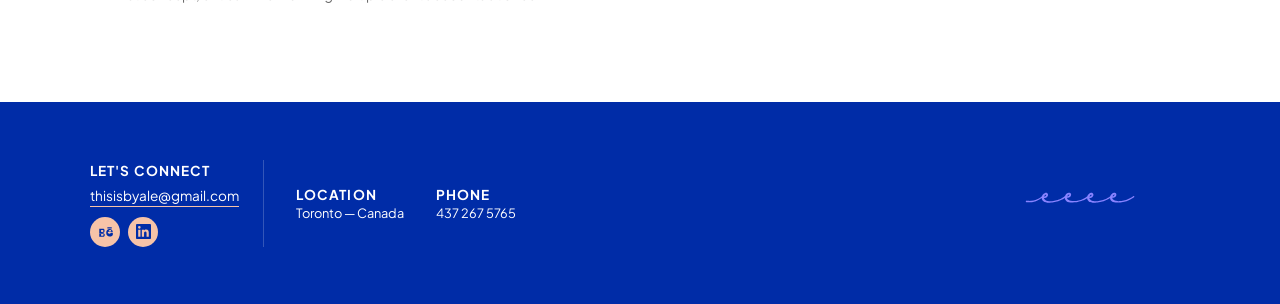
==== commit c3700f7d: "Expand tools across How I Work process steps" ====
--- a/about.html
+++ b/about.html
@@ -71,33 +71,35 @@
         <span class="process-number">01</span>
         <h3 class="process-title">Discovery &amp; Brief</h3>
         <p class="process-text">Meet founders, define goals, audience, and scope.</p>
-        <span class="process-ai">AI: Notion + Claude — briefs &amp; tasks</span>
+        <span class="process-ai">Tools: Notion, Asana, Trello + Claude</span>
         <p class="process-question">What does this brand actually need?</p>
       </div>
       <div class="process-step">
         <span class="process-number">02</span>
         <h3 class="process-title">Concept &amp; Ideation</h3>
         <p class="process-text">Explore direction through moodboards and references.</p>
-        <span class="process-ai">AI: Midjourney + ChatGPT</span>
+        <span class="process-ai">AI: Midjourney, ChatGPT, Claude, Gemini + Nano Banana</span>
         <p class="process-question">Which direction fits the brand's voice?</p>
       </div>
       <div class="process-step">
         <span class="process-number">03</span>
         <h3 class="process-title">Design &amp; Production</h3>
         <p class="process-text">Build identity, content, packaging, and video assets.</p>
-        <span class="process-ai">AI: Midjourney + Canva AI</span>
+        <span class="process-ai">Tools: Figma, Adobe Suite, VS Code, Midjourney + Canva AI</span>
         <p class="process-question">Consistent across every touchpoint?</p>
       </div>
       <div class="process-step">
         <span class="process-number">04</span>
         <h3 class="process-title">Client Review &amp; Revisions</h3>
         <p class="process-text">Present concepts to each client and run feedback rounds.</p>
+        <span class="process-ai">Tools: Figma, Asana + Notion</span>
         <p class="process-question">What feedback actually improves the work?</p>
       </div>
       <div class="process-step">
         <span class="process-number">05</span>
         <h3 class="process-title">Delivery &amp; Support</h3>
         <p class="process-text">Final files delivered, plus Shopify/Wix and social upkeep for select clients.</p>
+        <span class="process-ai">Tools: Shopify + Wix</span>
         <p class="process-question">What does the client need to maintain this?</p>
       </div>
     </div>
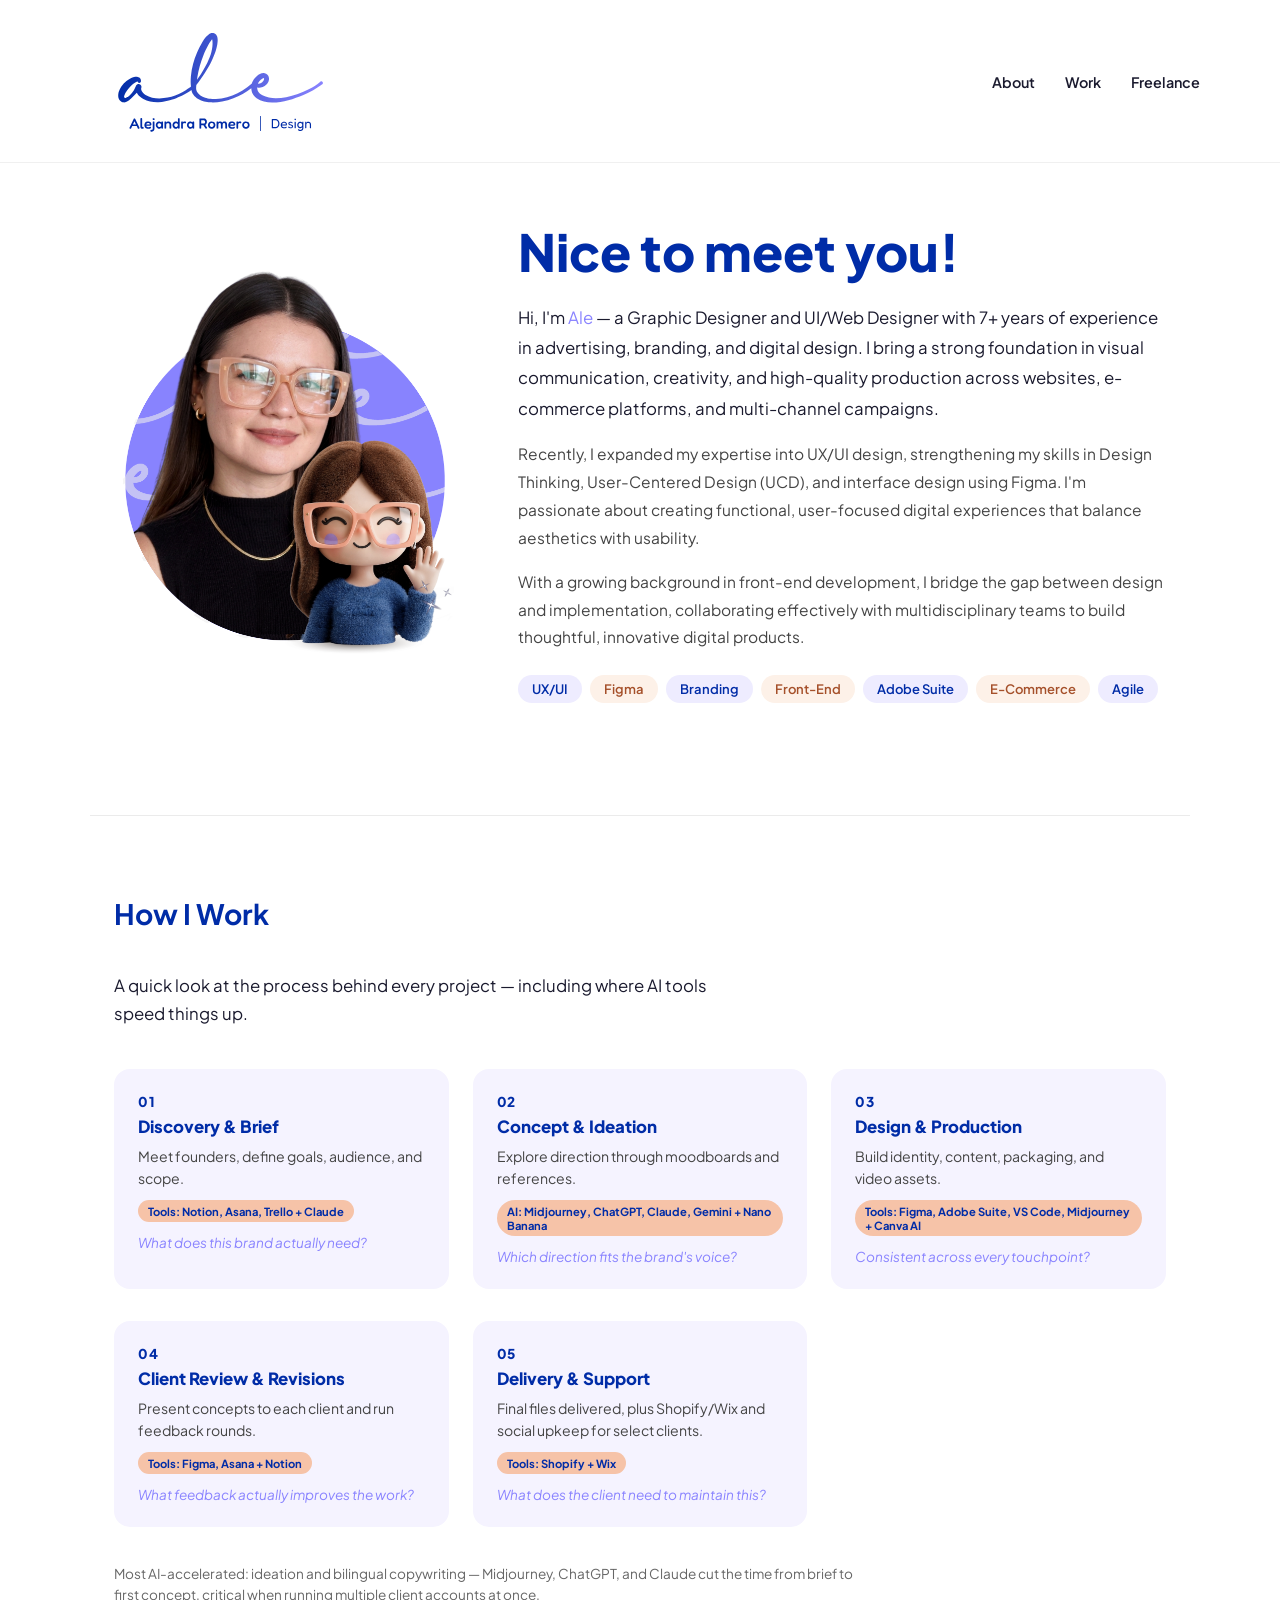
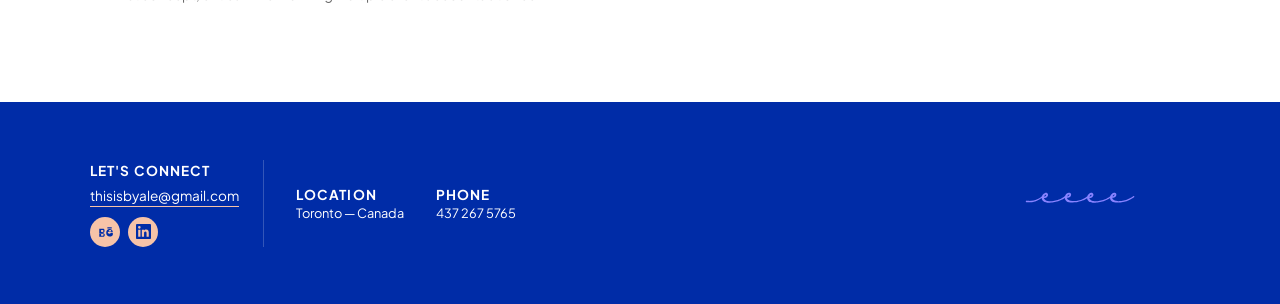
==== commit 18cd4d9d: "Add favicon (ico, png set, apple-touch-icon) and link tags" ====
--- a/about.html
+++ b/about.html
@@ -4,6 +4,10 @@
   <meta charset="UTF-8" />
   <meta name="viewport" content="width=device-width, initial-scale=1.0" />
   <title>About — Ale</title>
+  <link rel="icon" href="favicon.ico" sizes="any" />
+  <link rel="icon" type="image/png" sizes="32x32" href="assets/favicon-32x32.png" />
+  <link rel="icon" type="image/png" sizes="16x16" href="assets/favicon-16x16.png" />
+  <link rel="apple-touch-icon" href="assets/apple-touch-icon.png" />
   <link rel="stylesheet" href="style.css" />
   <link href="https://fonts.googleapis.com/css2?family=Plus+Jakarta+Sans:wght@400;500;600;700;800&display=swap" rel="stylesheet" />
 </head>
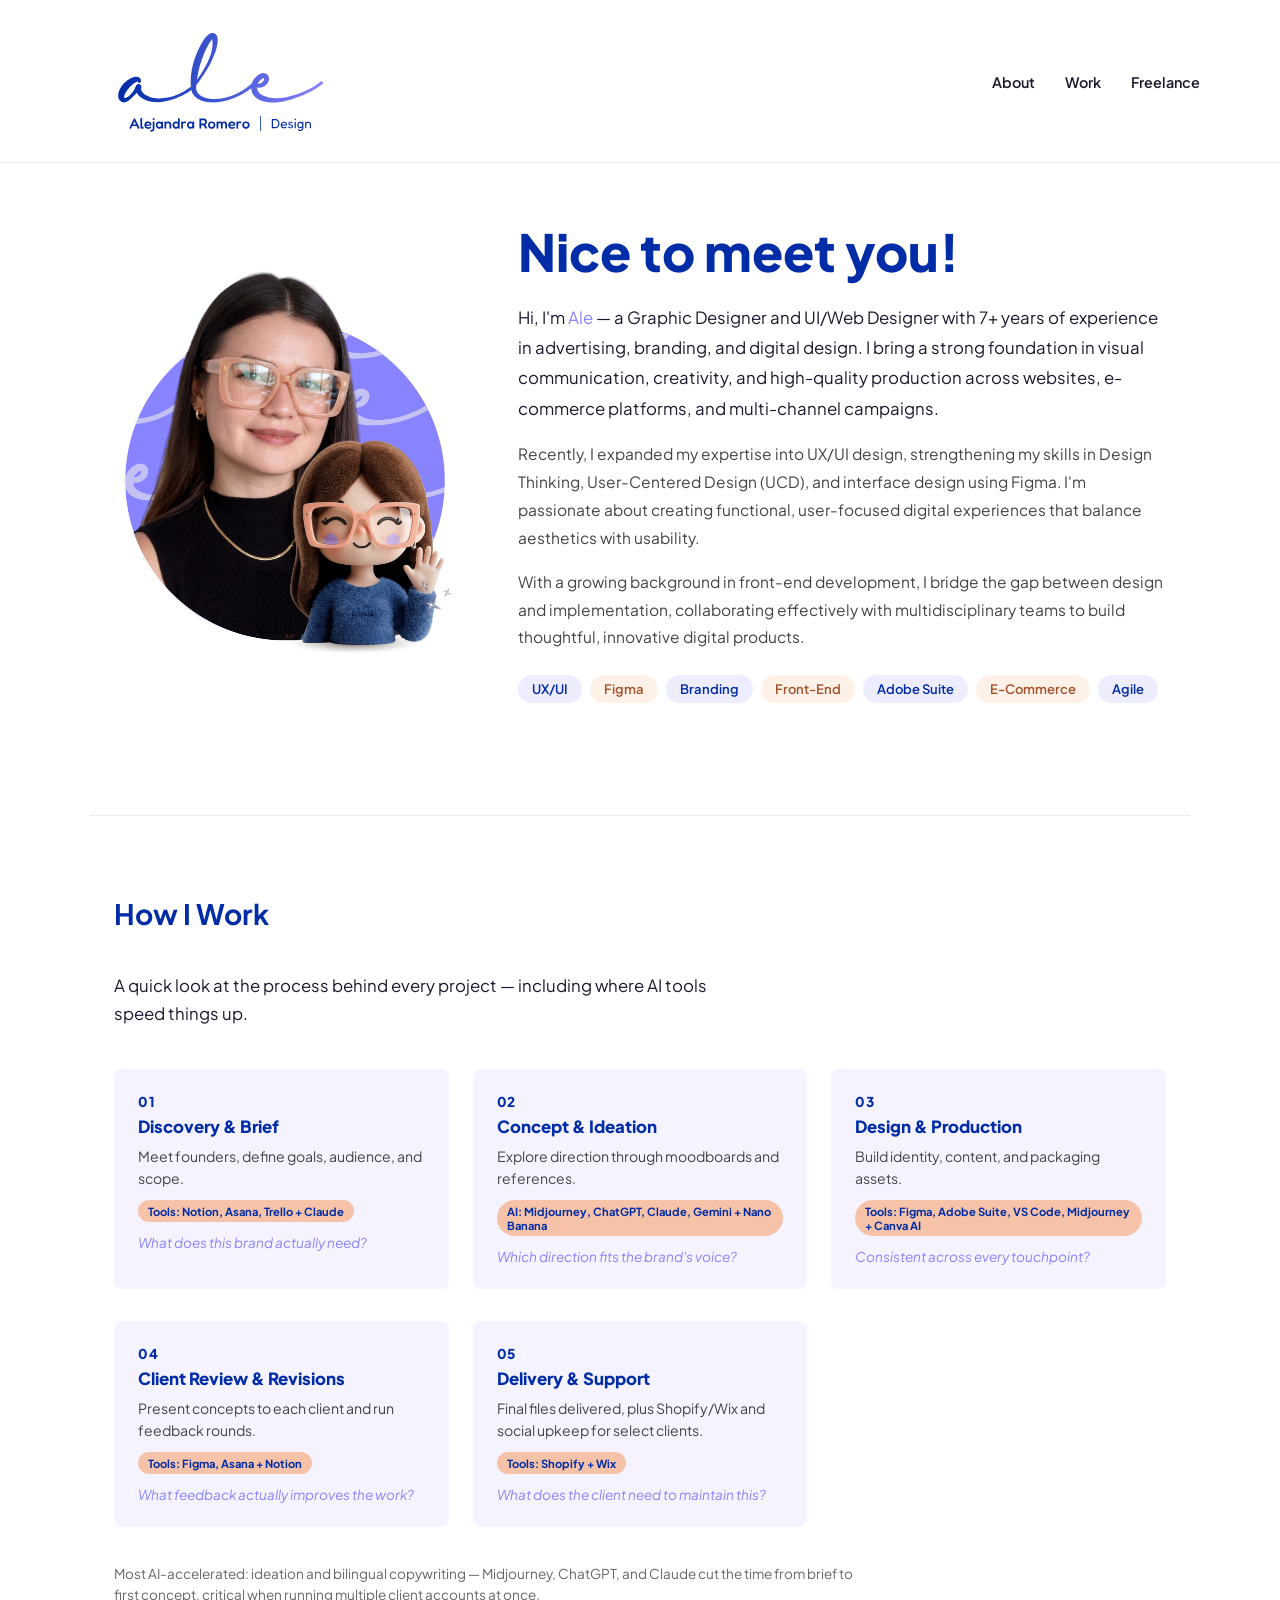
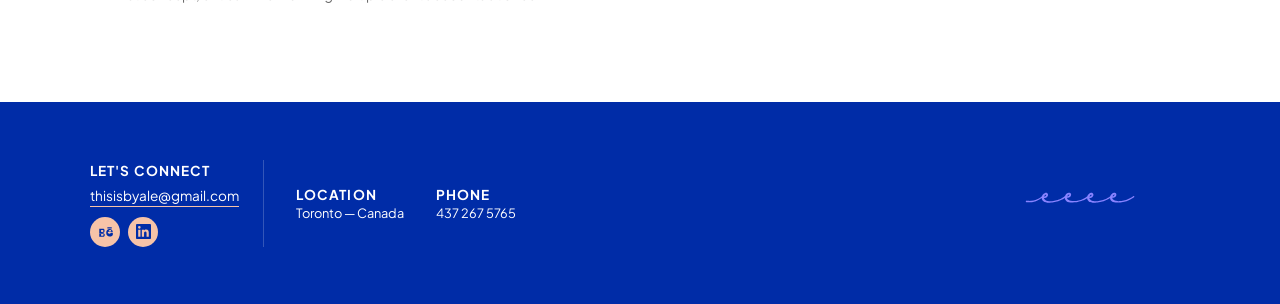
==== commit 5491a348: "portfolio update" ====
--- a/about.html
+++ b/about.html
@@ -88,7 +88,7 @@
       <div class="process-step">
         <span class="process-number">03</span>
         <h3 class="process-title">Design &amp; Production</h3>
-        <p class="process-text">Build identity, content, packaging, and video assets.</p>
+        <p class="process-text">Build identity, content, and packaging assets.</p>
         <span class="process-ai">Tools: Figma, Adobe Suite, VS Code, Midjourney + Canva AI</span>
         <p class="process-question">Consistent across every touchpoint?</p>
       </div>
--- a/style.css
+++ b/style.css
@@ -12,7 +12,7 @@
   --light-bg: #f5f3ff;
   --text: #1a1a2e;
   --muted: #666;
-  --radius: 16px;
+  --radius: 8px;
   --font: 'Plus Jakarta Sans', sans-serif;
 }
 
@@ -458,7 +458,7 @@
 }
 
 .additional-title {
-  font-size: 1.2rem;
+  font-size: 0.95rem;
   font-weight: 800;
   color: var(--blue);
 }
@@ -514,6 +514,35 @@
   gap: 2px;
   max-width: 1100px;
   margin: 0 auto;
+}
+
+/* CTA linking off to the full All Aboard! Studio case study, in place of
+   the logo grid that used to sit here (moved into that case study's own
+   "A Few of the Identities" section). */
+.branding-cta {
+  text-align: center;
+  margin-top: 8px;
+}
+
+/* Single featured project card below the CTA — reuses the same
+   .additional-card / .additional-img-link markup as the Work Experience
+   cards above. Wrapper matches the same 1100px column as the rest of the
+   section's content so the card lines up with everything above it. */
+.branding-feature {
+  max-width: 1100px;
+  margin: 56px auto 0;
+  text-align: left;
+}
+
+.branding-feature .additional-card {
+  max-width: 340px;
+}
+
+/* Push the card to the left edge of that 1100px column instead of
+   centering or right-aligning it. */
+.branding-feature-left {
+  display: flex;
+  justify-content: flex-start;
 }
 
 .branding-placeholder {
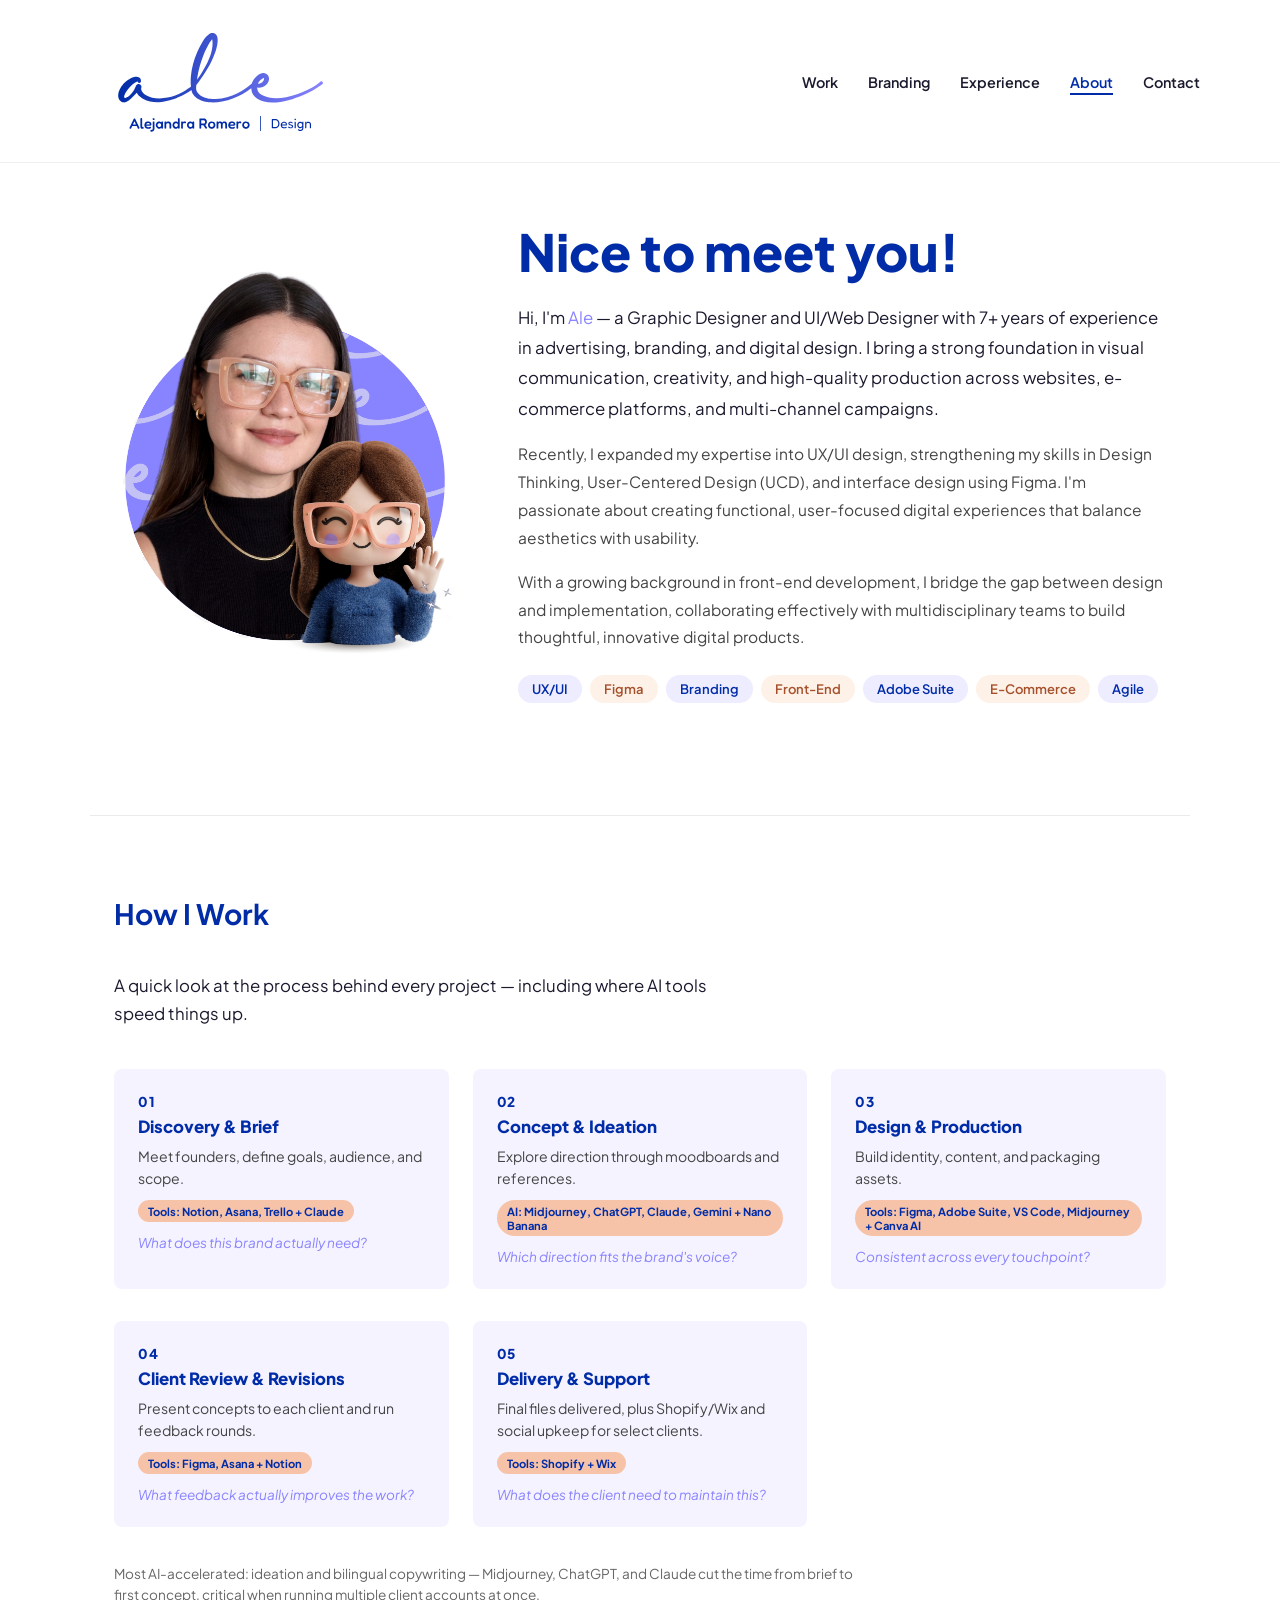
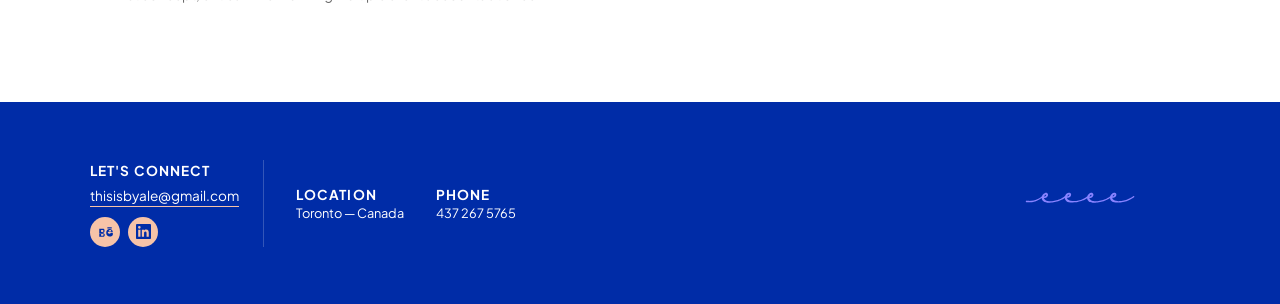
==== commit 72ae7d38: "Portfolio update: new home sections, UX/UI case studies, cleanup - Hero: floating skill tags around " ====
--- a/about.html
+++ b/about.html
@@ -19,9 +19,11 @@
       <img src="assets/ale-logo.svg" alt="ale" class="nav-logo" />
     </a>
     <ul class="nav-links">
+      <li><a href="index.html#work" class="nav-link">Work</a></li>
+      <li><a href="index.html#branding" class="nav-link">Branding</a></li>
+      <li><a href="index.html#experience" class="nav-link">Experience</a></li>
       <li><a href="about.html" class="nav-link active">About</a></li>
-      <li><a href="index.html#experience" class="nav-link">Work</a></li>
-      <li><a href="index.html#branding" class="nav-link">Freelance</a></li>
+      <li><a href="index.html#contact" class="nav-link">Contact</a></li>
     </ul>
     <button class="hamburger" aria-label="Menu">
       <span></span><span></span><span></span>
--- a/style.css
+++ b/style.css
@@ -908,3 +908,632 @@
   .branding-grid { grid-template-columns: repeat(2, 1fr); }
   .footer { padding: 32px 24px; }
 }
+
+/* ── HERO: animated illustration (ale-anim.js) ── */
+.ale-anim { position: relative; aspect-ratio: 1080 / 1440; }
+.ale-breathe { position: absolute; inset: 0; transform-origin: 50% 87.64%; }
+.ale-l { position: absolute; inset: 0; width: 100%; height: 100%; display: block;
+         user-select: none; pointer-events: none; will-change: transform; }
+.ale-body { -webkit-mask-image: linear-gradient(to bottom, transparent 47.92%, #000 47.92%);
+                    mask-image: linear-gradient(to bottom, transparent 47.92%, #000 47.92%); }
+.ale-head { transform-origin: 50% 59.72%;
+            -webkit-mask-image: linear-gradient(to bottom, #000 54.17%, transparent 59.72%);
+                    mask-image: linear-gradient(to bottom, #000 54.17%, transparent 59.72%); }
+.ale-hl { clip-path: inset(71.53% 77.96% 12.5% 13.89%); }
+.ale-hr { clip-path: inset(71.53% 9.72% 12.5% 82.22%); }
+.ale-laptop { clip-path: inset(57.01% 17.5% 12.22% 21.39% round 1.5%); }
+
+/* =====================================================================
+   HOME v2 — editorial case cards (Nov 2026)
+   Bento-style project cards: colored text panels paired with imagery,
+   pill tags and round arrow buttons. Uses the existing palette only.
+   ===================================================================== */
+:root {
+  --radius-lg: 20px;
+  --tile-lilac: #dcd9ff;
+  --tile-cream: var(--pink-light);
+  --tile-pink: var(--pink);
+  --tile-blue: var(--blue);
+}
+
+/* Tones */
+.tone-lilac { background: var(--tile-lilac); color: var(--blue); }
+.tone-cream { background: var(--tile-cream); color: var(--blue); }
+.tone-pink  { background: var(--tile-pink);  color: var(--blue); }
+.tone-blue  { background: var(--tile-blue);  color: var(--white); }
+
+/* Hero additions */
+.hero-disciplines {
+  list-style: none;
+  display: flex;
+  flex-wrap: wrap;
+  gap: 8px;
+  margin: 4px 0 28px;
+}
+.hero-disciplines li {
+  font-size: 0.8rem;
+  font-weight: 600;
+  color: var(--blue);
+  border: 1px solid rgba(0, 44, 167, 0.25);
+  border-radius: 99px;
+  padding: 6px 14px;
+}
+.hero-actions { display: flex; flex-wrap: wrap; gap: 12px; }
+.hero-actions .hero-cta { margin: 0; }
+
+/* Section kicker: number + descriptor */
+.section-kicker {
+  display: flex;
+  align-items: center;
+  gap: 10px;
+  font-size: 0.7rem;
+  font-weight: 700;
+  letter-spacing: 0.12em;
+  text-transform: uppercase;
+  color: var(--purple);
+  margin-bottom: 14px;
+}
+.section-num {
+  font-size: 0.75rem;
+  color: var(--blue);
+  border: 1px solid currentColor;
+  border-radius: 99px;
+  padding: 2px 9px;
+  letter-spacing: 0.04em;
+}
+.section-header .section-kicker + .section-title { margin: 0; }
+
+/* Sections */
+.work-section {
+  padding: 96px 48px;
+  border-top: 1px solid rgba(0,0,0,0.08);
+}
+.work-section--tint { background: var(--light-bg); border-top: none; }
+
+/* Grid */
+.case-grid {
+  display: grid;
+  grid-template-columns: repeat(3, 1fr);
+  gap: 16px;
+  max-width: 1100px;
+  margin: 0 auto;
+}
+
+/* Base card */
+.case {
+  position: relative;
+  display: flex;
+  flex-direction: column;
+  border-radius: var(--radius-lg);
+  overflow: hidden;
+  min-height: 0;
+  isolation: isolate;
+}
+.case-panel {
+  display: flex;
+  flex-direction: column;
+  gap: 14px;
+  padding: 24px;
+  border-radius: var(--radius-lg);
+}
+.case-tag {
+  align-self: flex-start;
+  font-size: 0.62rem;
+  font-weight: 700;
+  letter-spacing: 0.1em;
+  text-transform: uppercase;
+  border: 1px solid currentColor;
+  border-radius: 99px;
+  padding: 4px 10px;
+  line-height: 1.2;
+}
+.case .case-title {
+  font-size: clamp(1.25rem, 1.8vw, 1.6rem);
+  font-weight: 700;
+  line-height: 1.15;
+  letter-spacing: -0.01em;
+}
+.case .case-title--lg { font-size: clamp(1.6rem, 2.4vw, 2.1rem); }
+.case-text {
+  font-size: 0.88rem;
+  line-height: 1.55;
+  opacity: 0.85;
+  max-width: 38ch;
+}
+.case-foot {
+  margin-top: auto;
+  display: flex;
+  align-items: center;
+  justify-content: space-between;
+  gap: 12px;
+  padding-top: 16px;
+}
+.case-cta {
+  font-size: 0.68rem;
+  font-weight: 700;
+  letter-spacing: 0.1em;
+  text-transform: uppercase;
+}
+.case-soon {
+  font-size: 0.68rem;
+  font-weight: 700;
+  letter-spacing: 0.1em;
+  text-transform: uppercase;
+  opacity: 0.6;
+}
+.case-arrow {
+  flex: none;
+  width: 42px;
+  height: 42px;
+  border-radius: 50%;
+  display: grid;
+  place-items: center;
+  background: var(--text);
+  color: var(--white);
+  transition: transform 0.25s ease, background 0.25s ease;
+}
+.case-arrow svg,
+.carousel-btn svg {
+  width: 18px; height: 18px;
+  fill: none; stroke: currentColor; stroke-width: 2;
+  stroke-linecap: round; stroke-linejoin: round;
+}
+.case-arrow--light { background: var(--white); color: var(--blue); }
+a.case:hover .case-arrow { transform: translateX(4px) rotate(-45deg); }
+.tone-blue .case-arrow:not(.case-arrow--light) { background: var(--white); color: var(--blue); }
+
+/* Media */
+.case-media {
+  position: relative;
+  overflow: hidden;
+  border-radius: var(--radius-lg);
+  background: var(--lilac);
+}
+.case-media img,
+.case-media video,
+.case--overlay > img,
+.case--overlay > video {
+  position: absolute;
+  inset: 0;
+  width: 100%;
+  height: 100%;
+  object-fit: cover;
+  display: block;
+  transition: transform 0.6s cubic-bezier(0.2, 0.7, 0.2, 1);
+}
+a.case:hover .case-media img,
+a.case:hover > img,
+a.case:hover > video { transform: scale(1.04); }
+.case-media--placeholder {
+  display: grid;
+  place-items: center;
+  background-image: repeating-linear-gradient(135deg, rgba(0,44,167,0.06) 0 2px, transparent 2px 14px);
+}
+.case-media--placeholder span {
+  font-size: 0.7rem;
+  font-weight: 700;
+  letter-spacing: 0.12em;
+  text-transform: uppercase;
+  color: var(--blue);
+  opacity: 0.55;
+}
+
+/* Feature: text panel + large image, full row */
+.case--feature {
+  grid-column: 1 / -1;
+  display: grid;
+  grid-template-columns: 1fr 2fr;
+  gap: 16px;
+  min-height: 380px;
+  overflow: visible;
+}
+.case--feature .case-panel { padding: 28px; }
+.case--feature .case-panel .case-title { font-size: clamp(1.6rem, 2.6vw, 2.3rem); }
+.case--reverse { grid-template-columns: 2fr 1fr; }
+.case--reverse .case-panel { order: 2; }
+
+/* Split: colored top, image bottom */
+.case--split { min-height: 440px; }
+.case--split .case-panel { border-radius: var(--radius-lg) var(--radius-lg) 0 0; padding-bottom: 28px; }
+.case--split .case-media { flex: 1; min-height: 200px; border-radius: 0 0 var(--radius-lg) var(--radius-lg); margin-top: -1px; }
+.case-foot--over {
+  position: absolute;
+  left: 20px; right: 20px; bottom: 20px;
+  color: var(--white);
+  z-index: 1;
+  text-shadow: 0 1px 8px rgba(0,0,0,0.35);
+}
+.case--split .case-media::after,
+.case--overlay::after {
+  content: '';
+  position: absolute;
+  inset: 0;
+  background: linear-gradient(to top, rgba(0, 20, 80, 0.55), transparent 50%);
+  pointer-events: none;
+}
+.case--overlay::after { background: linear-gradient(to top, rgba(0, 20, 80, 0.8), rgba(0,20,80,0.05) 60%); z-index: 0; }
+
+/* Overlay: full image with text on top */
+.case--overlay {
+  min-height: 440px;
+  justify-content: flex-end;
+  color: var(--white);
+  background: var(--blue);
+}
+.case-overlay-body {
+  position: relative;
+  z-index: 1;
+  display: flex;
+  flex-direction: column;
+  gap: 12px;
+  padding: 24px;
+}
+
+/* Text-only tile */
+.case--tile {
+  padding: 24px;
+  gap: 14px;
+  min-height: 300px;
+}
+
+/* Spans */
+.case--wide { grid-column: span 2; }
+.case--tall { grid-row: span 1; }
+
+/* Pending items (no link yet) */
+.is-pending { cursor: default; }
+
+/* Marketing carousel */
+.carousel {
+  max-width: 1100px;
+  margin: 0 auto;
+}
+.carousel-controls {
+  display: flex;
+  justify-content: flex-end;
+  gap: 8px;
+  margin: -24px 0 16px;
+}
+.carousel-btn {
+  width: 44px; height: 44px;
+  border-radius: 50%;
+  border: 1px solid rgba(0, 44, 167, 0.25);
+  background: var(--white);
+  color: var(--blue);
+  display: grid;
+  place-items: center;
+  cursor: pointer;
+  transition: background 0.2s, color 0.2s, opacity 0.2s;
+}
+.carousel-btn:hover:not(:disabled) { background: var(--blue); color: var(--white); }
+.carousel-btn:disabled { opacity: 0.35; cursor: default; }
+.carousel-track {
+  display: flex;
+  gap: 16px;
+  overflow-x: auto;
+  scroll-snap-type: x mandatory;
+  scroll-behavior: smooth;
+  padding-bottom: 8px;
+  scrollbar-width: none;
+}
+.carousel-track::-webkit-scrollbar { display: none; }
+.case--slide {
+  flex: 0 0 300px;
+  min-height: 460px;
+  scroll-snap-align: start;
+}
+.case--slide-lg { flex-basis: 440px; }
+
+/* Experience (compact) */
+.xp-section {
+  padding: 96px 48px;
+  border-top: 1px solid rgba(0,0,0,0.08);
+}
+.xp-inner {
+  max-width: 1100px;
+  margin: 0 auto;
+  display: grid;
+  grid-template-columns: minmax(220px, 0.85fr) minmax(280px, 1.15fr);
+  gap: 48px;
+  align-items: start;
+}
+.xp-intro .section-title { margin-bottom: 16px; }
+.xp-list { list-style: none; border-top: 1px solid rgba(0,44,167,0.15); }
+.xp-item {
+  display: grid;
+  grid-template-columns: 1fr auto;
+  gap: 4px 16px;
+  padding: 18px 0;
+  border-bottom: 1px solid rgba(0,44,167,0.15);
+}
+.xp-company { font-weight: 800; color: var(--blue); }
+.xp-years { font-size: 0.85rem; font-weight: 600; color: var(--purple); white-space: nowrap; }
+.xp-desc { grid-column: 1 / -1; font-size: 0.88rem; color: var(--muted); line-height: 1.5; }
+
+/* About & Contact */
+.contact-section {
+  padding: 96px 48px;
+  background: var(--lilac);
+}
+.contact-inner {
+  max-width: 1100px;
+  margin: 0 auto;
+  display: grid;
+  grid-template-columns: 300px 1fr;
+  gap: 64px;
+  align-items: center;
+}
+.contact-photo img {
+  width: 100%;
+  display: block;
+  border-radius: var(--radius-lg);
+  mix-blend-mode: multiply;
+}
+.contact-text .section-title { margin-bottom: 16px; }
+.contact-approach {
+  font-size: 0.95rem;
+  line-height: 1.7;
+  color: #444;
+  margin: 16px 0 32px;
+  max-width: 60ch;
+}
+.contact-approach em { color: var(--purple); font-style: italic; }
+.contact-links { display: flex; flex-wrap: wrap; align-items: center; gap: 12px 24px; }
+.contact-link {
+  font-size: 0.9rem;
+  font-weight: 700;
+  color: var(--blue);
+  border-bottom: 2px solid var(--pink);
+  padding-bottom: 2px;
+  transition: color 0.2s, border-color 0.2s;
+}
+.contact-link:hover { color: var(--purple); border-color: var(--purple); }
+
+/* Accessibility: visible focus on cards */
+a.case:focus-visible { outline: 3px solid var(--purple); outline-offset: 4px; }
+
+/* Responsive */
+@media (max-width: 900px) {
+  .work-section, .xp-section, .contact-section { padding: 56px 24px; }
+  .case-grid { grid-template-columns: repeat(2, 1fr); }
+  .case--feature,
+  .case--reverse { grid-template-columns: 1fr; min-height: 0; }
+  .case--reverse .case-panel { order: 0; }
+  .case--feature .case-media { aspect-ratio: 16 / 10; }
+  .case--split, .case--overlay { min-height: 400px; }
+  .hero-disciplines, .hero-actions { justify-content: center; }
+  .xp-inner, .contact-inner { grid-template-columns: 1fr; gap: 32px; }
+  .contact-photo { max-width: 240px; }
+  .carousel-controls { margin-top: 0; }
+}
+@media (max-width: 600px) {
+  .case-grid { grid-template-columns: 1fr; }
+  .case--wide { grid-column: auto; }
+  .case--split, .case--overlay { min-height: 380px; }
+  .case--tile { min-height: 240px; }
+  .case--slide, .case--slide-lg { flex-basis: 82%; min-height: 400px; }
+  .carousel-controls { display: none; }
+}
+@media (prefers-reduced-motion: reduce) {
+  .case-media img, .case--overlay > img, .case--overlay > video, .case-arrow { transition: none; }
+  .carousel-track { scroll-behavior: auto; }
+}
+
+/* ── HERO: floating skill tags around the illustration (Nov 2026) ── */
+.hero-stage { position: relative; width: 100%; max-width: 380px; }
+.hero-stage .illo-img { max-width: none; }
+.hero-tags { list-style: none; position: absolute; inset: 0; pointer-events: none; }
+.hero-tag {
+  position: absolute;
+  display: inline-flex; align-items: center; gap: 10px;
+  padding: 7px 16px 7px 7px;
+  background: var(--white);
+  border-radius: 99px;
+  box-shadow: 0 10px 30px rgba(0, 44, 167, 0.12), 0 2px 6px rgba(0, 44, 167, 0.06);
+  font-size: 0.85rem; font-weight: 700; color: var(--blue);
+  white-space: nowrap;
+  opacity: 0;
+  animation: tagIn 0.6s cubic-bezier(.34,1.56,.64,1) forwards, tagFloat 5s ease-in-out infinite;
+}
+.hero-tag-icon {
+  width: 30px; height: 30px; border-radius: 50%;
+  display: grid; place-items: center; flex-shrink: 0;
+}
+.hero-tag-icon svg { width: 16px; height: 16px; fill: none; stroke: currentColor; stroke-width: 2; stroke-linecap: round; stroke-linejoin: round; }
+.hero-tag--1 { top: 10%; left: -16%; animation-delay: .3s, .9s; }
+.hero-tag--3 { top: 28%; right: -20%; animation-delay: .6s, 1.4s; }
+.hero-tag--5 { top: 58%; left: -20%; animation-delay: .9s, 1.9s; }
+.hero-tag--6 { top: 76%; right: -14%; animation-delay: 1.05s, 2.6s; }
+@keyframes tagIn { from { opacity: 0; transform: translateY(10px) scale(.85); } to { opacity: 1; transform: none; } }
+@keyframes tagFloat { 0%, 100% { translate: 0 0; } 50% { translate: 0 -8px; } }
+@media (prefers-reduced-motion: reduce) {
+  .hero-tag { animation: none; opacity: 1; }
+}
+@media (max-width: 900px) {
+  .hero-stage { max-width: 260px; margin: 0 auto; }
+  .hero-tag { font-size: 0.72rem; gap: 7px; padding: 5px 12px 5px 5px; }
+  .hero-tag-icon { width: 24px; height: 24px; }
+  .hero-tag-icon svg { width: 13px; height: 13px; }
+  .hero-tag--1 { left: -22%; }
+  .hero-tag--3 { right: -16%; }
+}
+
+/* ── 03 · EXPERIENCE accordion (Nov 2026) ── */
+.xp-acc { max-width: 1100px; margin: 0 auto; border-top: 1px solid rgba(0,44,167,0.15); }
+.xp-acc-item { border-bottom: 1px solid rgba(0,44,167,0.15); }
+.xp-acc-item summary {
+  list-style: none; cursor: pointer;
+  display: grid; grid-template-columns: minmax(0, 1.3fr) minmax(0, 1fr) 110px 40px;
+  align-items: center; gap: 24px;
+  padding: 26px 4px;
+}
+.xp-acc-item summary::-webkit-details-marker { display: none; }
+.xp-acc-company { font-size: clamp(1.15rem, 1.8vw, 1.45rem); font-weight: 800; color: var(--blue); line-height: 1.2; transition: transform .3s ease; }
+.xp-acc-item summary:hover .xp-acc-company { transform: translateX(6px); }
+.xp-acc-sector { font-size: 0.68rem; font-weight: 700; letter-spacing: 0.1em; text-transform: uppercase; color: var(--blue); opacity: 0.6; }
+.xp-acc-years { font-size: 0.85rem; font-weight: 600; color: var(--purple); white-space: nowrap; text-align: right; }
+.xp-acc-icon {
+  position: relative; width: 40px; height: 40px; border-radius: 50%;
+  border: 1px solid rgba(0,44,167,0.25); transition: background .25s, border-color .25s, transform .3s;
+}
+.xp-acc-icon::before, .xp-acc-icon::after {
+  content: ''; position: absolute; left: 50%; top: 50%; width: 14px; height: 2px; border-radius: 2px;
+  background: var(--blue); transform: translate(-50%, -50%); transition: transform .3s, background .25s;
+}
+.xp-acc-icon::after { transform: translate(-50%, -50%) rotate(90deg); }
+.xp-acc-item[open] .xp-acc-icon { background: var(--blue); border-color: var(--blue); transform: rotate(180deg); }
+.xp-acc-item[open] .xp-acc-icon::before, .xp-acc-item[open] .xp-acc-icon::after { background: var(--white); }
+.xp-acc-item[open] .xp-acc-icon::after { transform: translate(-50%, -50%) rotate(0deg); }
+.xp-acc-item summary:focus-visible { outline: 2px solid var(--purple); outline-offset: 4px; border-radius: 8px; }
+
+.xp-acc-body {
+  display: grid; grid-template-columns: minmax(0, 1.25fr) minmax(0, 1fr); gap: 32px; align-items: center;
+  padding: 4px 4px 32px;
+  animation: xpOpen .45s cubic-bezier(.2,.7,.2,1);
+}
+.xp-acc-body--text { grid-template-columns: minmax(0, 1fr); }
+.xp-acc-body--text .xp-acc-text { max-width: 60ch; }
+@keyframes xpOpen { from { opacity: 0; transform: translateY(-8px); } to { opacity: 1; transform: none; } }
+.xp-acc-thumb {
+  position: relative; display: block; aspect-ratio: 16 / 10; overflow: hidden;
+  border-radius: var(--radius-lg); background: var(--lilac);
+}
+.xp-acc-thumb img { position: absolute; inset: 0; width: 100%; height: 100%; object-fit: cover; transition: transform .6s cubic-bezier(.2,.7,.2,1); }
+.xp-acc-thumb:hover img { transform: scale(1.04); }
+.xp-acc-text { display: flex; flex-direction: column; align-items: flex-start; gap: 16px; color: var(--blue); }
+.xp-acc-text p { font-size: 0.95rem; line-height: 1.6; color: var(--text); }
+.xp-acc-link { display: inline-flex; align-items: center; gap: 14px; color: var(--blue); }
+.xp-acc-link:hover .case-arrow { transform: translateX(4px) rotate(-45deg); }
+@media (max-width: 900px) {
+  .xp-acc-item summary { grid-template-columns: minmax(0, 1fr) auto 36px !important; gap: 4px 14px; padding: 20px 0; }
+  .xp-acc-company { grid-column: 1; grid-row: 1; }
+  .xp-acc-sector { grid-column: 1; grid-row: 2; }
+  .xp-acc-years { grid-column: 2; grid-row: 1 / span 2; }
+  .xp-acc-icon { grid-column: 3; grid-row: 1 / span 2; width: 36px; height: 36px; }
+  .xp-acc-body { grid-template-columns: 1fr; gap: 20px; padding: 0 0 28px; }
+}
+@media (prefers-reduced-motion: reduce) {
+  .xp-acc-body { animation: none; }
+  .xp-acc-icon, .xp-acc-icon::before, .xp-acc-icon::after, .xp-acc-thumb img, .xp-acc-company { transition: none; }
+}
+
+/* Experience: skill labels (subtle pills over thumbnails / under text) */
+.xp-skills { list-style: none; display: flex; flex-wrap: wrap; gap: 6px; }
+.xp-skills li {
+  font-size: 0.66rem; font-weight: 600; letter-spacing: 0.02em; line-height: 1;
+  padding: 7px 11px; border-radius: 99px;
+  color: var(--blue); background: rgba(255,255,255,0.7); border: 1px solid rgba(0,44,167,0.15);
+  opacity: 0; transform: translateY(6px);
+  animation: skillIn .45s cubic-bezier(.2,.7,.2,1) forwards;
+  animation-delay: calc(.25s + var(--i) * 70ms);
+}
+.xp-skills--over {
+  position: absolute; left: 14px; right: 14px; bottom: 14px; z-index: 1;
+}
+.xp-skills--over li {
+  color: var(--white);
+  background: rgba(20, 20, 46, 0.32);
+  border-color: rgba(255,255,255,0.28);
+  -webkit-backdrop-filter: blur(10px); backdrop-filter: blur(10px);
+}
+.xp-acc-thumb::after {
+  content: ''; position: absolute; inset: 0; pointer-events: none;
+  background: linear-gradient(to top, rgba(10,10,30,0.45), transparent 45%);
+  opacity: .9; transition: opacity .4s ease;
+}
+.xp-acc-thumb:hover::after { opacity: .6; }
+@keyframes skillIn { to { opacity: 1; transform: none; } }
+.xp-acc-item summary { transition: background .3s ease; border-radius: 12px; }
+.xp-acc-item:not([open]) summary:hover { background: rgba(137,131,255,0.07); }
+@media (prefers-reduced-motion: reduce) {
+  .xp-skills li { animation: none; opacity: 1; transform: none; }
+}
+
+/* Experience: smaller thumbnails on desktop + external-link hint */
+@media (min-width: 901px) {
+  .xp-acc-body { grid-template-columns: minmax(0, 420px) minmax(0, 1fr); gap: 40px; }
+}
+.visually-hidden { position: absolute; width: 1px; height: 1px; padding: 0; margin: -1px; overflow: hidden; clip: rect(0 0 0 0); white-space: nowrap; border: 0; }
+.xp-acc-link[target="_blank"]:hover .case-arrow { transform: translate(2px, -2px); }
+
+/* ── 04 · BRANDING gallery (Nov 2026) ── */
+.gallery-head { max-width: 1100px; margin: 56px auto 20px; display: flex; align-items: center; justify-content: space-between; gap: 16px; }
+.gallery-kicker { font-size: 0.68rem; font-weight: 700; letter-spacing: 0.12em; text-transform: uppercase; color: var(--purple); }
+.gallery-grid {
+  max-width: 1100px; margin: 0 auto;
+  display: grid; grid-template-columns: repeat(6, 1fr); grid-auto-rows: 210px; grid-auto-flow: dense; gap: 16px;
+}
+.gallery-item { position: relative; overflow: hidden; border-radius: var(--radius-lg); background: var(--lilac); grid-column: span 2; isolation: isolate; }
+.gallery-item.g-tall { grid-row: span 2; }
+.gallery-item.g-wide { grid-column: span 4; grid-row: span 2; }
+.gallery-item:nth-last-child(-n+2) { grid-column: span 3; }
+.gallery-item img { position: absolute; inset: 0; width: 100%; height: 100%; object-fit: cover; transition: transform .6s cubic-bezier(.2,.7,.2,1); }
+.gallery-item::after { content: ''; position: absolute; inset: 0; background: linear-gradient(to top, rgba(10,10,30,.55), transparent 55%); opacity: 0; transition: opacity .35s ease; }
+.gallery-cap {
+  position: absolute; left: 16px; right: 16px; bottom: 14px; z-index: 1;
+  display: flex; flex-direction: column; gap: 3px; color: var(--white);
+  opacity: 0; transform: translateY(8px); transition: opacity .35s ease, transform .35s ease;
+}
+.gallery-cap-title { font-weight: 700; font-size: 0.95rem; }
+.gallery-cap-tag { font-size: 0.62rem; font-weight: 700; letter-spacing: 0.1em; text-transform: uppercase; opacity: .85; }
+.gallery-item:hover img, .gallery-item:focus-visible img { transform: scale(1.05); }
+.gallery-item:hover::after, .gallery-item:focus-visible::after,
+.gallery-item:hover .gallery-cap, .gallery-item:focus-visible .gallery-cap { opacity: 1; transform: none; }
+.gallery-item:focus-visible { outline: 2px solid var(--purple); outline-offset: 3px; }
+@media (max-width: 900px) {
+  .gallery-grid { grid-template-columns: repeat(2, 1fr); grid-auto-rows: 160px; gap: 12px; }
+  .gallery-item, .gallery-item.g-wide, .gallery-item:nth-last-child(-n+2) { grid-column: span 1; }
+  .gallery-item.g-wide { grid-row: span 1; }
+  .gallery-item.g-wide, .gallery-item:last-child { grid-column: span 2; }
+  .gallery-item::after, .gallery-cap { opacity: 1; transform: none; }
+  .gallery-cap-title { font-size: 0.82rem; }
+}
+@media (hover: none) { .gallery-item::after, .gallery-cap { opacity: 1; transform: none; } }
+@media (prefers-reduced-motion: reduce) { .gallery-item img, .gallery-cap, .gallery-item::after { transition: none; } }
+
+/* ── 04 · BRANDING as one uniform gallery of cards (Nov 2026) ── */
+.brand-grid { grid-auto-rows: 340px; }
+.brand-grid .brand-card { min-height: 0; grid-column: auto; grid-row: auto; }
+.brand-card .case-overlay-body { gap: 6px; padding: 22px; }
+.brand-card .case-title { font-size: clamp(1.1rem, 1.5vw, 1.3rem); }
+.brand-card-sub { font-size: 0.66rem; font-weight: 700; letter-spacing: 0.1em; text-transform: uppercase; opacity: .8; }
+.brand-card .case-foot { padding-top: 10px; }
+.brand-card .case-arrow { width: 36px; height: 36px; }
+.brand-card.case--overlay::after { background: linear-gradient(to top, rgba(10, 14, 50, 0.82), rgba(10,14,50,0.15) 55%, rgba(10,14,50,0) 75%); }
+.brand-card.case--overlay > img { transition: transform .6s cubic-bezier(.2,.7,.2,1); }
+a.brand-card:hover > img { transform: scale(1.05); }
+.brand-card .case-overlay-body .case-tag { margin-bottom: 6px; }
+.brand-card--studio { justify-content: flex-start; }
+@media (max-width: 900px) { .brand-grid { grid-auto-rows: 300px; } }
+@media (max-width: 600px) { .brand-grid { grid-auto-rows: 280px; } }
+@media (max-width: 600px) {
+  .brand-grid { grid-template-columns: repeat(2, 1fr); grid-auto-rows: 220px; gap: 12px; }
+  .brand-grid .brand-card--studio { grid-column: span 2; }
+  .brand-grid .brand-card--wide { grid-column: span 2; }
+  .brand-card .case-overlay-body { padding: 14px; }
+  .brand-card .case-title { font-size: 0.95rem; }
+  .brand-card-sub { font-size: 0.58rem; }
+  .brand-card.case--overlay .case-foot { display: none; }
+}
+.brand-grid .brand-card--wide { grid-column: span 2; }
+@media (max-width: 900px) and (min-width: 601px) { .brand-grid { grid-template-columns: repeat(2, 1fr); } .brand-grid .brand-card--studio { grid-column: span 2; } }
+.brand-grid { grid-auto-flow: dense; }
+
+/* Branding gallery: plain image tiles (no case study yet) */
+.brand-pic { position: relative; display: block; overflow: hidden; border-radius: var(--radius-lg); background: var(--lilac); isolation: isolate; }
+.brand-pic--wide { grid-column: span 2; }
+.brand-pic img { position: absolute; inset: 0; width: 100%; height: 100%; object-fit: cover; transition: transform .6s cubic-bezier(.2,.7,.2,1); }
+.brand-pic:hover img { transform: scale(1.04); }
+.brand-pic-label {
+  position: absolute; left: 14px; bottom: 14px; z-index: 1;
+  font-size: 0.64rem; font-weight: 700; letter-spacing: 0.08em; text-transform: uppercase; line-height: 1;
+  padding: 8px 12px; border-radius: 99px;
+  color: var(--white); background: rgba(20, 20, 46, 0.35); border: 1px solid rgba(255,255,255,0.3);
+  -webkit-backdrop-filter: blur(10px); backdrop-filter: blur(10px);
+}
+.brand-pic:focus-visible { outline: 2px solid var(--purple); outline-offset: 3px; }
+@media (max-width: 600px) {
+  .brand-pic-label { font-size: 0.56rem; left: 10px; bottom: 10px; padding: 6px 9px; }
+}
+@media (prefers-reduced-motion: reduce) { .brand-pic img { transition: none; } }
+@media (max-width: 600px) { .brand-grid .brand-pic--mob-single { grid-column: span 1; } }
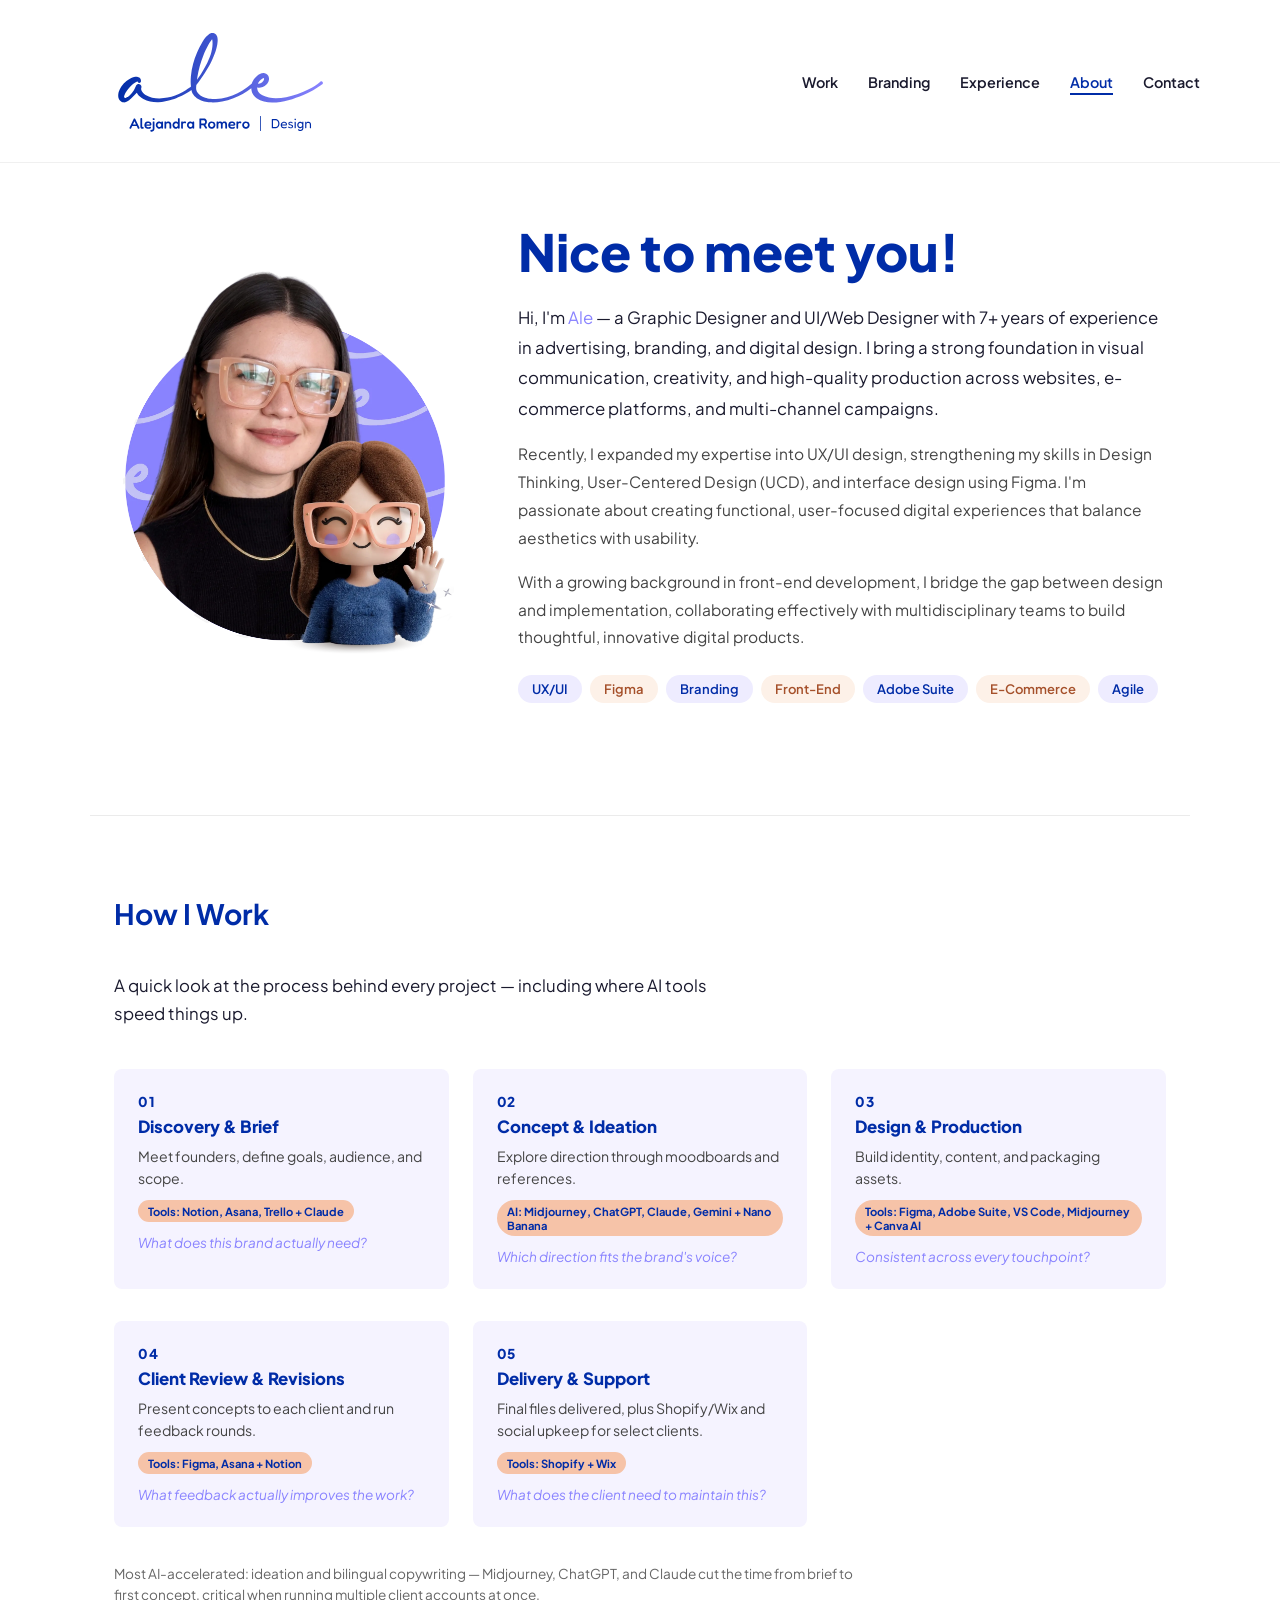
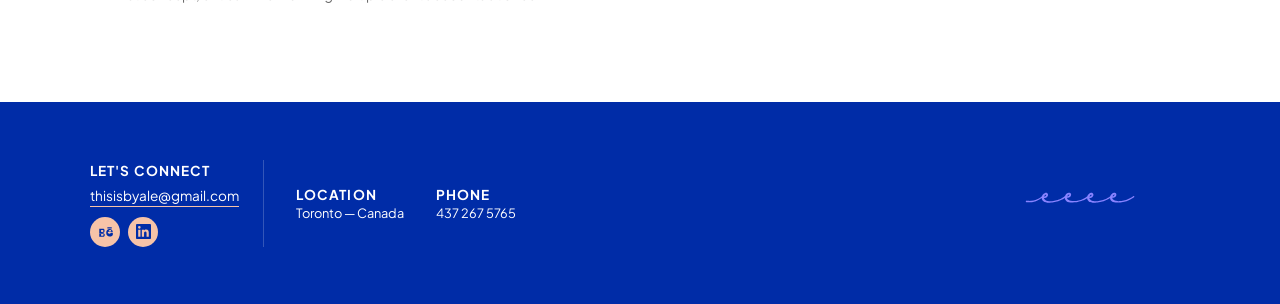
==== commit 22b71a81: "Optimize heavy images and add loading poster for Figma prototypes - Convert 19 large PNG/JPG images " ====
--- a/about.html
+++ b/about.html
@@ -35,7 +35,7 @@
     <!-- 1. INTRO: photo + info -->
     <section class="about-hero">
       <div class="about-hero-photo">
-        <img src="assets/photo-ale.png" alt="Alejandra Romero" />
+        <img src="assets/photo-ale.webp" alt="Alejandra Romero" />
       </div>
       <div class="about-hero-text">
         <h1>Nice to meet you!</h1>
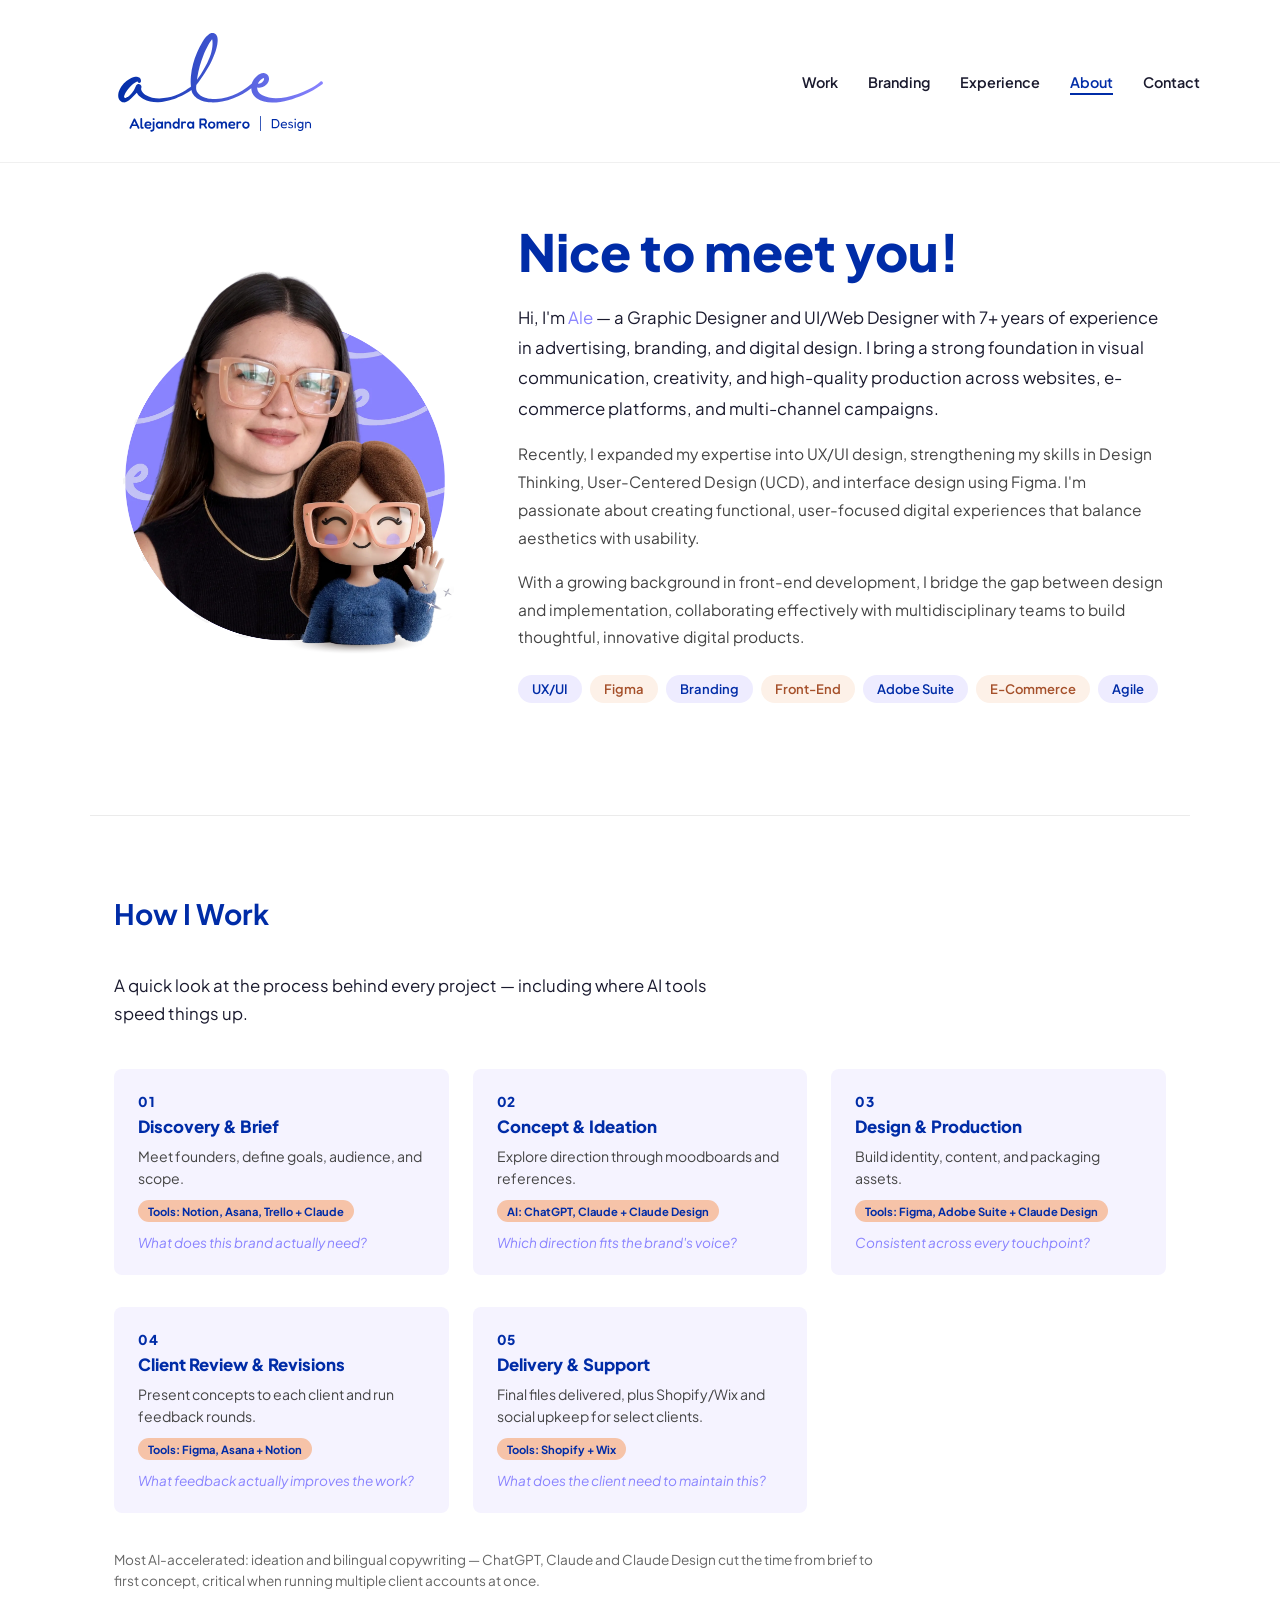
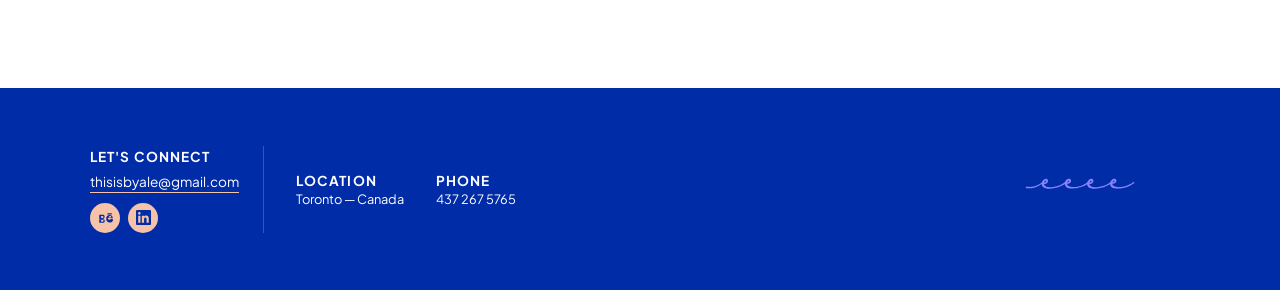
==== commit 0f211b89: "How I Work: AI tools trimmed to ChatGPT, Claude, Claude Design and Figma (no Midjourney) Co-Authored" ====
--- a/about.html
+++ b/about.html
@@ -84,14 +84,14 @@
         <span class="process-number">02</span>
         <h3 class="process-title">Concept &amp; Ideation</h3>
         <p class="process-text">Explore direction through moodboards and references.</p>
-        <span class="process-ai">AI: Midjourney, ChatGPT, Claude, Gemini + Nano Banana</span>
+        <span class="process-ai">AI: ChatGPT, Claude + Claude Design</span>
         <p class="process-question">Which direction fits the brand's voice?</p>
       </div>
       <div class="process-step">
         <span class="process-number">03</span>
         <h3 class="process-title">Design &amp; Production</h3>
         <p class="process-text">Build identity, content, and packaging assets.</p>
-        <span class="process-ai">Tools: Figma, Adobe Suite, VS Code, Midjourney + Canva AI</span>
+        <span class="process-ai">Tools: Figma, Adobe Suite + Claude Design</span>
         <p class="process-question">Consistent across every touchpoint?</p>
       </div>
       <div class="process-step">
@@ -109,7 +109,7 @@
         <p class="process-question">What does the client need to maintain this?</p>
       </div>
     </div>
-    <p class="process-note">Most AI-accelerated: ideation and bilingual copywriting — Midjourney, ChatGPT, and Claude cut the time from brief to first concept, critical when running multiple client accounts at once.</p>
+    <p class="process-note">Most AI-accelerated: ideation and bilingual copywriting — ChatGPT, Claude and Claude Design cut the time from brief to first concept, critical when running multiple client accounts at once.</p>
   </section>
 
   <!-- FOOTER -->
--- a/style.css
+++ b/style.css
@@ -1537,3 +1537,75 @@
 }
 @media (prefers-reduced-motion: reduce) { .brand-pic img { transition: none; } }
 @media (max-width: 600px) { .brand-grid .brand-pic--mob-single { grid-column: span 1; } }
+
+/* ── 04 · BRANDING marquee (full-width, infinite) ── */
+.brand-marquee {
+  position: relative;
+  width: 100vw;
+  margin: 16px 0 0 calc(50% - 50vw);
+  overflow: hidden;
+  -webkit-mask-image: linear-gradient(to right, transparent, #000 6%, #000 94%, transparent);
+          mask-image: linear-gradient(to right, transparent, #000 6%, #000 94%, transparent);
+}
+.brand-marquee-track {
+  display: flex;
+  gap: 16px;
+  width: max-content;
+  will-change: transform;
+}
+.brand-marquee:hover .brand-marquee-track,
+.brand-marquee:focus-within .brand-marquee-track,
+.brand-marquee.is-paused .brand-marquee-track { animation-play-state: paused; }
+@keyframes brandMarquee { to { transform: translateX(calc(-50% - 8px)); } }
+.marquee-item {
+  position: relative; flex: none; display: block;
+  height: 320px; border-radius: var(--radius-lg); overflow: hidden; background: var(--lilac);
+}
+.marquee-item img { display: block; height: 100%; width: auto; transition: transform .6s cubic-bezier(.2,.7,.2,1); }
+.marquee-item:hover img { transform: scale(1.04); }
+.marquee-item:focus-visible { outline: 2px solid var(--purple); outline-offset: -2px; }
+.marquee-item .brand-pic-label { opacity: 0; transform: translateY(6px); transition: opacity .3s ease, transform .3s ease; }
+.marquee-item:hover .brand-pic-label, .marquee-item:focus-visible .brand-pic-label { opacity: 1; transform: none; }
+@media (hover: none) { .marquee-item .brand-pic-label { opacity: 1; transform: none; } }
+@media (max-width: 900px) { .marquee-item { height: 240px; } }
+@media (max-width: 600px) {
+  .marquee-item { height: 200px; }
+  .brand-marquee-track { gap: 12px; }
+  @keyframes brandMarquee { to { transform: translateX(calc(-50% - 6px)); } }
+}
+
+
+/* Marquee v2 — full width, arrows over the images (home + All Aboard! page) */
+.marquee-wrap { position: relative; width: 100vw; margin-left: calc(50% - 50vw); }
+.marquee-wrap--home { margin-top: 56px; }
+.marquee-wrap--case { margin-top: 28px; }
+.marquee-wrap .brand-marquee { width: 100%; margin: 0; }
+.marquee-arrow { position: absolute; top: 50%; transform: translateY(-50%); z-index: 3;
+  background: rgba(255,255,255,0.92); border-color: rgba(0, 44, 167, 0.3);
+  box-shadow: 0 6px 18px rgba(0, 20, 80, 0.18); }
+.marquee-arrow--prev { left: max(16px, calc(50% - 550px)); }
+.marquee-arrow--next { right: max(16px, calc(50% - 550px)); }
+.marquee-item--media { background: none; }
+.marquee-item--media img, .marquee-item--media video { display: block; height: 100%; width: auto; }
+.marquee-item--media video { aspect-ratio: 16 / 9; object-fit: cover; }
+@media (max-width: 600px) {
+  .marquee-wrap--home { margin-top: 36px; }
+  .marquee-arrow { width: 38px; height: 38px; }
+}
+
+/* All Aboard! page: logo grid under the Brand Identity strip */
+.identities-label { margin: 40px 0 14px; font-size: 0.68rem; font-weight: 700; letter-spacing: 0.12em; text-transform: uppercase; color: var(--purple); }
+
+/* Home: two pills on UX/UI cards */
+.case-tags { display: flex; flex-wrap: wrap; gap: 6px; }
+.case-tag--solid { background: var(--blue); border-color: var(--blue); color: var(--white); }
+.tone-blue .case-tag--solid { background: var(--white); color: var(--blue); border-color: var(--white); }
+
+/* All Aboard! Studio card: brand mark */
+.brand-card--studio { position: relative; }
+.studio-mark { display: block; width: 110px; height: auto; margin-top: auto; opacity: .95; pointer-events: none; }
+.brand-card--studio .case-foot { margin-top: 0; padding-top: 6px; }
+@media (max-width: 900px) {
+  .studio-mark { width: 84px; margin-top: 8px; }
+  .brand-grid { grid-template-rows: auto; } /* studio card (first row) grows to fit the mark */
+}
